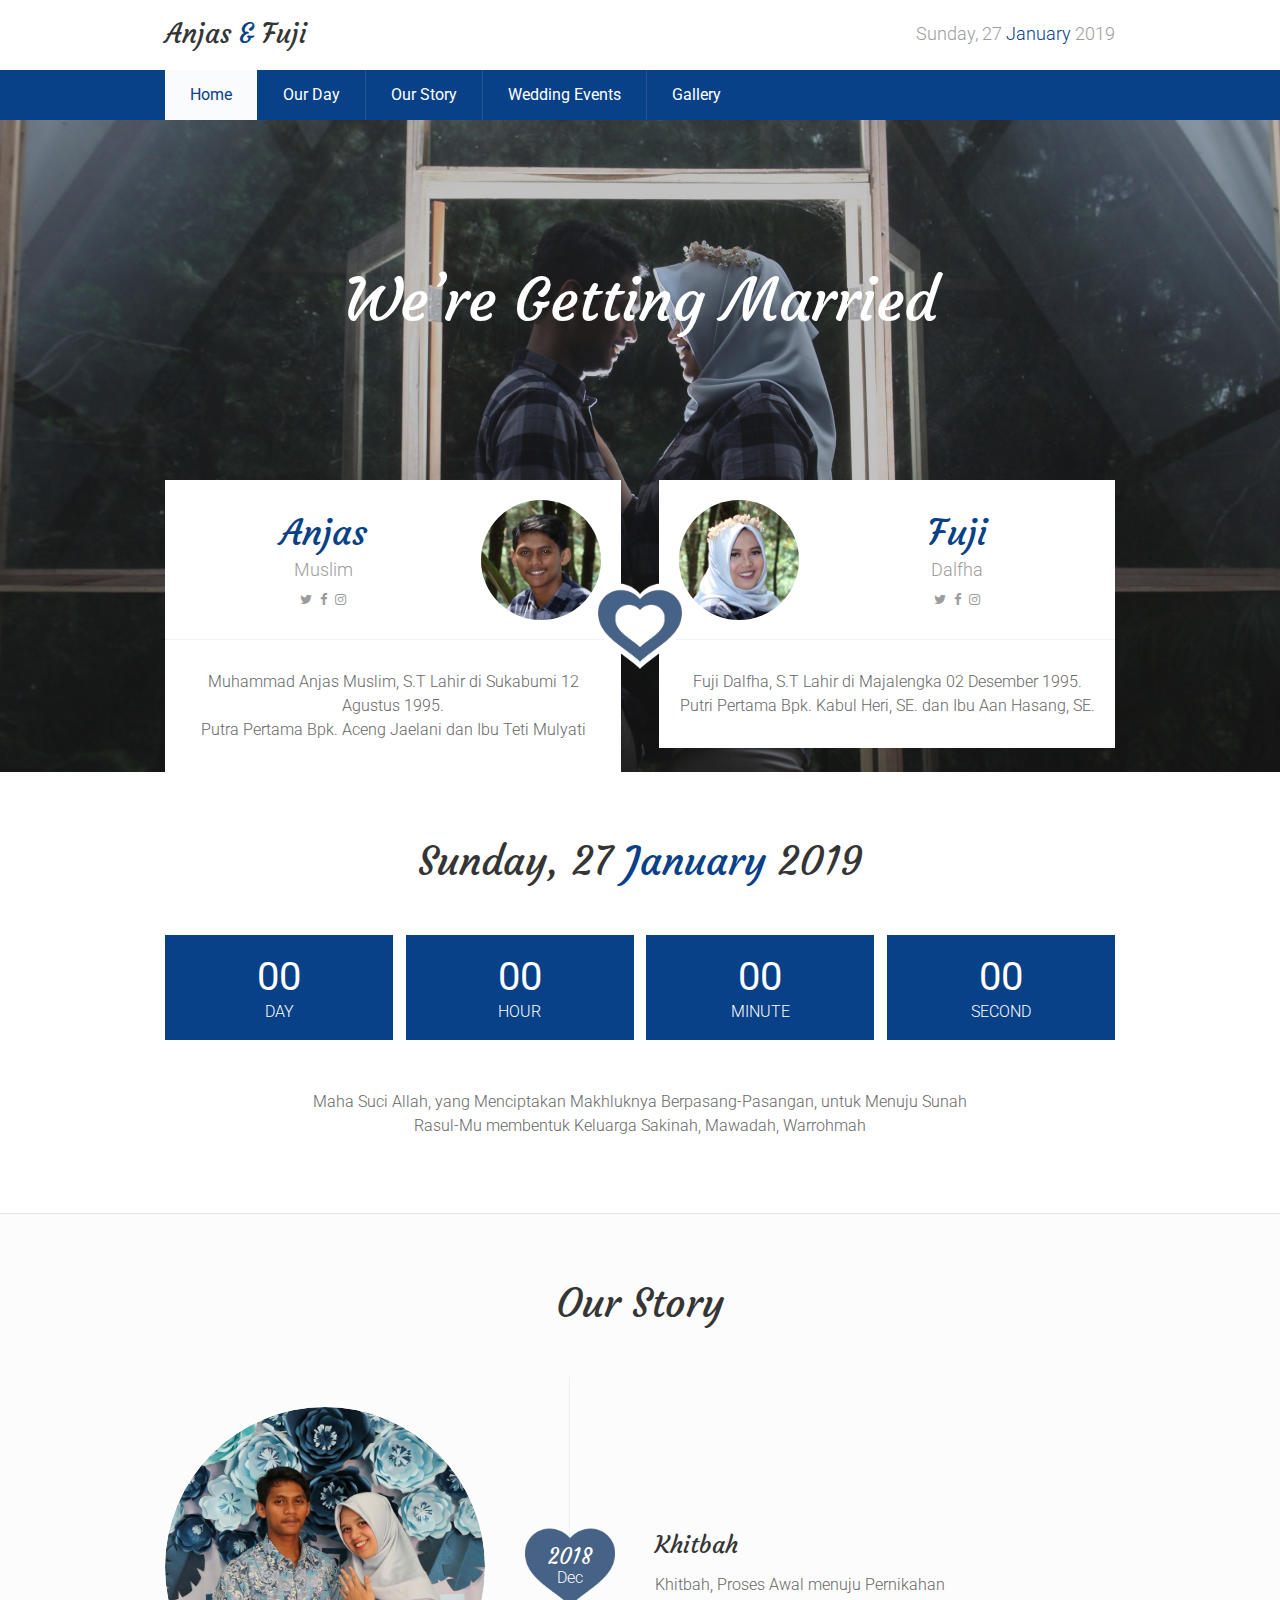
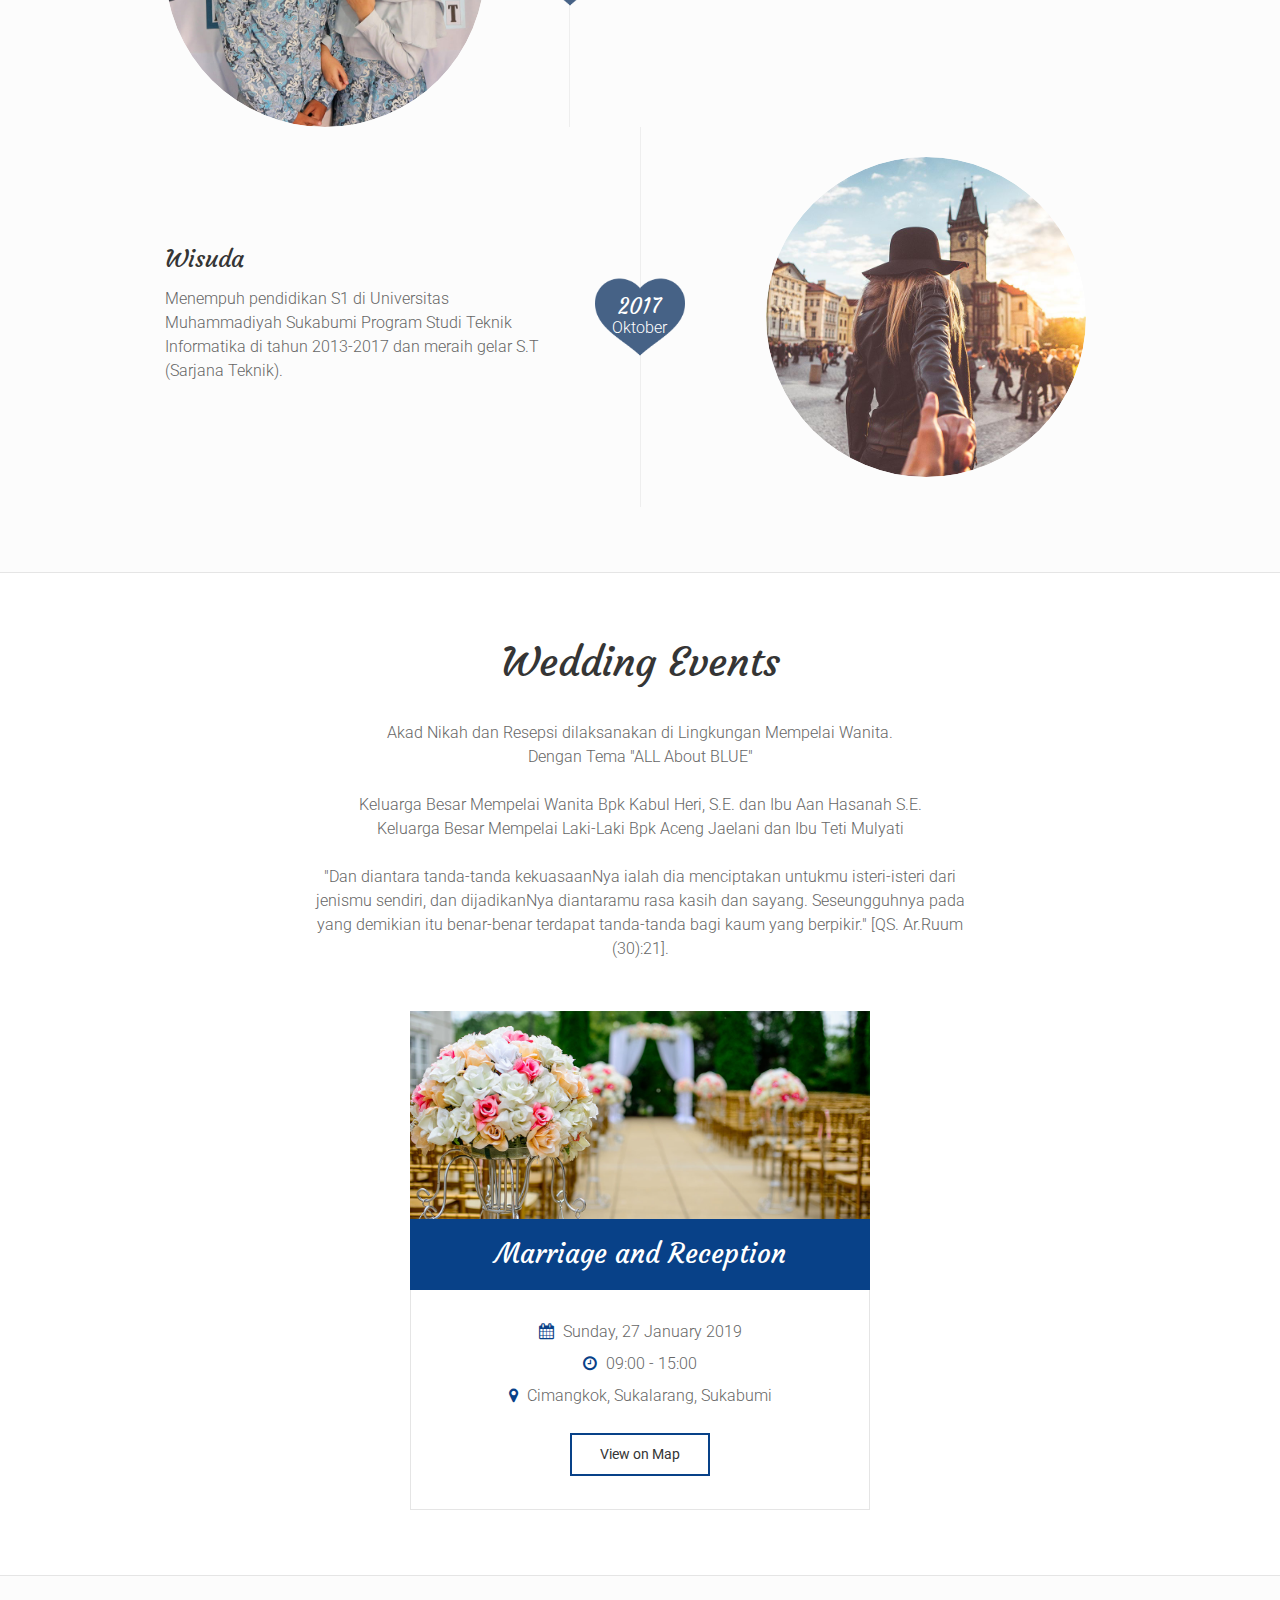
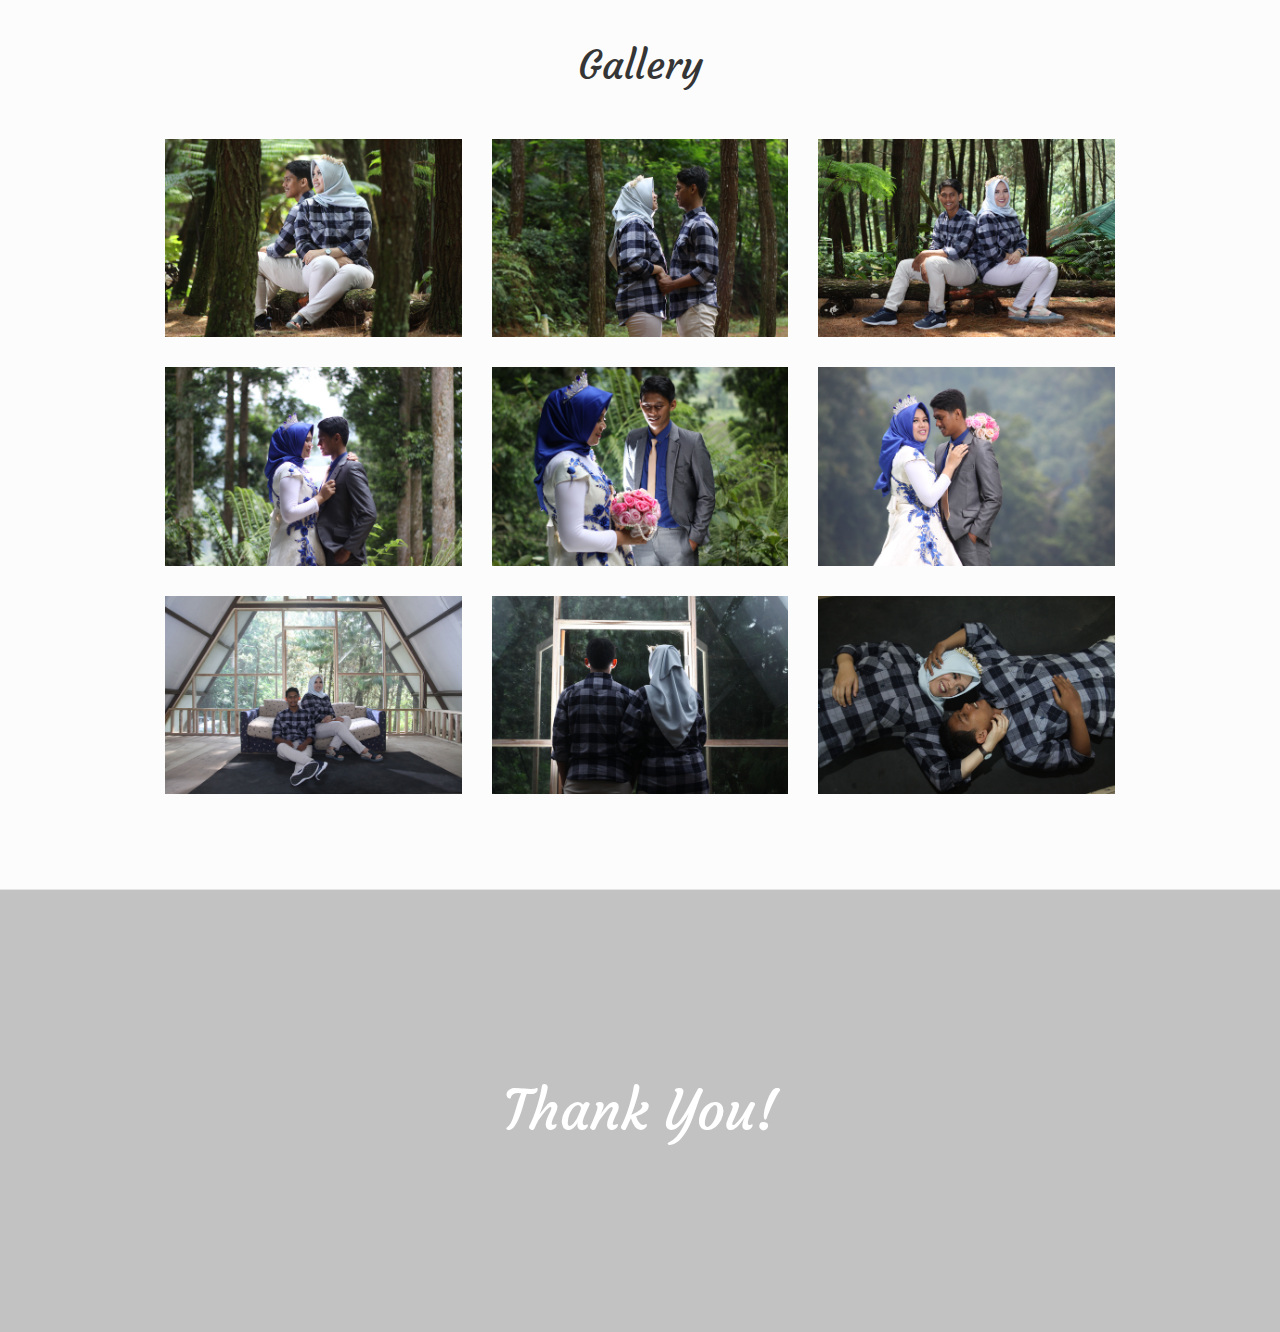
==== index.html @ 4913c1f4 "tess" ====
<!DOCTYPE html>
<html lang="en" class="no-js">
  
<!-- Mirrored from lmpixels.com/demo/ourlove/our-love-responsive-wedding-template/ by HTTrack Website Copier/3.x [XR&CO'2014], Thu, 27 Dec 2018 06:39:31 GMT -->
<head>
    <meta charset="UTF-8" />
    <meta http-equiv="X-UA-Compatible" content="IE=edge"> 
    <title>Wedding Day - Anjas & Fuji</title>
    <meta name="viewport" content="width=device-width, initial-scale=1, maximum-scale=1" />
    <meta name="description" content="Wedding Day - Fuji & Anjas" />
    <meta name="keywords" content="anjas, fuji, wedding, rsvp, Our Love" />
    <meta name="author" content="Anjas" />
    <link rel="shortcut icon" href="favicon.ico">

    <link rel="stylesheet" href="css/bootstrap.css">
    <link rel="stylesheet" href="css/normalize.css">
    <link rel="stylesheet" href="css/owl.carousel.css">
    <link rel="stylesheet" href="css/magnific-popup.css">
    <link rel="stylesheet" href="css/animate.css">
    <link rel="stylesheet" href="css/main.css" type="text/css">

    <link rel="stylesheet" href="preview/lmpixels-demo-panel.css" type="text/css">
    
  

    <script src="js/jquery-1.12.4.min.js"></script>
    <script src="js/modernizr.custom.js"></script>
  </head>

  <body>
    <!-- Loading animation -->
    <div class="preloader">
      <div class="preloader-animation">
        <div class="dot1"></div>
        <div class="dot2"></div>
      </div>
    </div>
    <!-- /Loading animation -->

    <div id="main-container">

      <!-- Header -->
      <header id="header" class="header">
        <div class="container clearfix">
          <div class="logo-container">
            <div class="header-logo">Anjas <span class="main-color">&amp;</span> Fuji</div>
          </div>

          <div class="header-date mobile-hidden">
            <p>Sunday, 27 <span class="main-color">January</span> 2019</p>
          </div>
          <a class="menu-toggle mobile-visible">
            <i class="fa fa-bars"></i>
          </a>
        </div>
      </header>
      <!-- /Header -->

      <!-- Site Navigation -->
      <nav class="main-nav mobile-menu-hide">
        <div class="container">
          <ul class="nav navbar-nav">
            <li>
              <a href="#home">Home</a>
            </li>
            <li>
              <a href="#wedding-day">Our Day</a>
            </li>
            <li>
              <a href="#story">Our Story</a>
            </li>
            <li>
              <a href="#events">Wedding Events</a>
            </li>
            <li>
              <a href="#gallery">Gallery</a>
            </li>
          </ul>
        </div>
      </nav>
      <!-- /Site Navigation -->

      <div class="sections">
        <!-- Home Section -->
        <section id="home" class="home-section clearfix">
          <div id="hs-image-block" class="hs-image-block" style="background-image: url(images/tes.jpg); background-attachment: fixed; background-position: 50.9% 0;" data-stellar-background-ratio="0.3">
            <div class="hs-mask"></div>
          </div>

          <div class="hs-main-content container">
            <div class="hs-section-title">
              <h1>We’re Getting Married</h1>
            </div>

            <div class="about-us clearfix"> 
              <div class="about-us-block first-block">
                <div class="top-block">
                  <div class="name">
                    <h2>Anjas</h2>
                    <p>Muslim</p>
                    <ul class="social-links">
                      <li><a class="tip social-button" href="#" title="Twitter"><i class="fa fa-twitter"></i></a></li> <!-- Full list of social icons: http://fontawesome.io/icons/#brand -->
                      <li><a class="tip social-button" href="#" title="Facebook"><i class="fa fa-facebook"></i></a></li>
                      <li><a class="tip social-button" href="#" title="Instagram"><i class="fa fa-instagram"></i></a></li>
                      <!--<li><a class="tip social-button" href="#" title="Youtube"><i class="fa fa-youtube"></i></a></li>-->
                      <!--<li><a class="tip social-button" href="#" title="last.fm"><i class="fa fa-lastfm"></i></a></li>-->
                      <!--<li><a class="tip social-button" href="#" title="Dribbble"><i class="fa fa-dribbble"></i></a></li>-->
                    </ul>
                  </div>

                  <div class="photo">
                    <img src="images/anjas1.jpg" alt="">
                  </div>
                </div>
                <div class="bottom-block">
                  <p>Muhammad Anjas Muslim, S.T Lahir di Sukabumi 12 Agustus 1995. <br> Putra Pertama Bpk. Aceng Jaelani dan Ibu Teti Mulyati<br> </p>
                </div>
              </div>

              <div class="heart">
                <img src="images/heart_img2.png" alt="">
              </div>

              <div class="about-us-block second-block">
                <div class="top-block">
                  <div class="name">
                    <h2>Fuji</h2>
                    <p>Dalfha</p>
                    <ul class="social-links">
                      <li><a class="tip social-button" href="#" title="Twitter"><i class="fa fa-twitter"></i></a></li> <!-- Full list of social icons: http://fontawesome.io/icons/#brand -->
                      <li><a class="tip social-button" href="#" title="Facebook"><i class="fa fa-facebook"></i></a></li>
                      <li><a class="tip social-button" href="#" title="Instagram"><i class="fa fa-instagram"></i></a></li>
                      <!--<li><a class="tip social-button" href="#" title="Youtube"><i class="fa fa-youtube"></i></a></li>-->
                      <!--<li><a class="tip social-button" href="#" title="last.fm"><i class="fa fa-lastfm"></i></a></li>-->
                      <!--<li><a class="tip social-button" href="#" title="Dribbble"><i class="fa fa-dribbble"></i></a></li>-->
                    </ul>
                  </div>

                  <div class="photo">
                    <img src="images/fuji.jpg" alt="">
                  </div>
                </div>
                <div class="bottom-block">
                  <p>Fuji Dalfha, S.T Lahir di Majalengka 02 Desember 1995. <br> Putri Pertama Bpk. Kabul Heri, SE. dan Ibu Aan Hasang, SE. <br></p>
                </div>
              </div>
            </div>
          </div>
        </section>
        <!-- /Home Section -->

        <!-- Our Day Section -->
        <section id="wedding-day" class="wedding-day section-boxed">
          <div class="container">
            <div class="section-title">
              <h2>Sunday, 27 <span class="main-color">January</span> 2019</h2>
            </div>
            <!-- Counter -->
            <div id="count" class="count"> <!-- You can edit HTML code of this block in the js/main.js -->
            </div>
            <!-- Counter -->

            <p class="description">Maha Suci Allah, yang Menciptakan Makhluknya Berpasang-Pasangan, untuk Menuju Sunah Rasul-Mu membentuk Keluarga Sakinah, Mawadah, Warrohmah</p>
      
          </div>
        </section>
        <!-- /Our Day Section -->

        <!-- Our Story Section -->
        <section id="story" class="our-story section-boxed section-bg-color">
          <div class="container">
            <div class="section-title">
              <h2>Our Story</h2>
            </div>
            <!-- Story Row 1 -->
            <div class="row story-row">
              <div class="col-sm-12 col-md-5 story-block text-center">
                <div class="story-image scale-image-effect">
                  <img src="images/jajas.jpg" alt="">
                </div>
              </div>
              <div class="col-sm-12 col-md-2 story-block text-center">
                <div class="story-date">
                  <div class="year">2018</div>
                  <div class="month">Dec</div>
                </div>
              </div>
              <div class="col-sm-12 col-md-5 story-block text-center">
                <h3>Khitbah</h3>
                <p>Khitbah, Proses Awal menuju Pernikahan</p>
              </div>
              <div class="vertical-line"></div>
            </div>
            <!-- /Story Row 1 -->

            <!-- Story Row 2 -->
            <div class="row story-row">
              <div class="col-sm-12 col-md-5 col-md-push-7 story-block text-center">
                <div class="story-image scale-image-effect">
                  <img src="images/story_photo_2.jpg" alt="">
                </div>
              </div>
              <div class="col-sm-12 col-md-2 story-block text-center">
                <div class="story-date">
                  <div class="year">2017</div>
                  <div class="month">Oktober</div>
                </div>
              </div>
              <div class="col-sm-12 col-md-5 col-md-pull-7 story-block text-center">
                <h3>Wisuda</h3>
                <p>Menempuh pendidikan S1 di Universitas Muhammadiyah Sukabumi Program Studi Teknik Informatika di tahun 2013-2017 dan meraih gelar S.T (Sarjana Teknik).</p>
              </div>
              <div class="vertical-line"></div>
            </div>
            <!-- /Story Row 2 -->

            <!-- Story Row 3 -->
           <!--  <div class="row story-row">
              <div class="col-sm-12 col-md-5 story-block text-center">
                <div class="story-image scale-image-effect">
                  <img src="images/story_photo_3.jpg" alt="">
                </div>
              </div>
              <div class="col-sm-12 col-md-2 story-block text-center">
                <div class="story-date">
                  <div class="year">2017</div>
                  <div class="month">Jan</div>
                </div>
              </div>
              <div class="col-sm-12 col-md-5 story-block text-center">
                <h3>Sed scelerisque</h3>
                <p>Maecenas vestibulum volutpat nisl. Nulla faucibus, quam eget auctor vulputate, elit ante commodo erat, et pretium purus massa et nunc. Duis vitae nisl eget metus gravida maximus non mattis nunc. Etiam posuere sodales mollis. Donec viverra egestas lorem, at varius sem congue quis.</p>
              </div>
              <div class="vertical-line"></div>
            </div> -->
            <!-- /Story Row 3 -->

          </div>
        </section>
        <!-- /Our Story Section -->

        <!-- Wedding Events Section -->
        <section id="events" class="our-story section-boxed">
          <div class="container">
            <div class="section-title">
              <h2>Wedding Events</h2>
              <p class="intro">Akad Nikah dan Resepsi dilaksanakan di Lingkungan Mempelai Wanita. <br> Dengan Tema "ALL About BLUE"<br> <br> Keluarga Besar Mempelai Wanita Bpk Kabul Heri, S.E. dan Ibu Aan Hasanah S.E. <br> Keluarga Besar Mempelai Laki-Laki Bpk Aceng Jaelani dan Ibu Teti Mulyati <br> <br> "Dan diantara tanda-tanda kekuasaanNya ialah dia menciptakan untukmu isteri-isteri dari jenismu sendiri, dan dijadikanNya diantaramu rasa kasih dan sayang. Seseungguhnya pada yang demikian itu benar-benar terdapat tanda-tanda bagi kaum yang berpikir." [QS. Ar.Ruum (30):21]. </p>
            </div>

            <div class="row">
              <!-- Ceremony Block -->
              <div class="col-md-6 col-md-offset-3 event-block">
                <div class="event-photo scale-image-effect">
                  <img src="images/photo_the_ceremony.jpg" alt="">
                </div>

                <div class="event-title">
                  <h3>Marriage and Reception</h3>
                </div>

                <div class="event-info">
                  <div class="event-date"><i class="fa fa-calendar"></i> Sunday, 27 January 2019</div>
                  <div class="event-time"><i class="fa fa-clock-o"></i>  09:00 - 15:00 </div>
                  <div class="event-address"><i class="fa fa-map-marker"></i>  Cimangkok, Sukalarang, Sukabumi</div>
                  <a class="button small-button lightbox mfp-iframe" href="https://maps.google.com/maps?q=SMKN+1+SUKALARANG" title="The Ceremony">View on Map</a><!-- Do not change 'https://maps.google.com/maps?q=' in the href, simply change the address. Remake "221B Baker Street, London, United Kingdom +", as example, in this form: "221B+Baker+Street,+London,+United+Kingdom". -->
                </div>
              </div>
              <!-- /Ceremony Block -->

              <!-- Party Block -->
              <!--<div class="col-md-6 event-block">
                <div class="event-photo scale-image-effect">
                  <img src="images/photo_the_party.jpg" alt="">
                </div>

                <div class="event-title">
                  <h3>The Party</h3>
                </div>

                <div class="event-info">
                  <div class="event-date"><i class="fa fa-calendar"></i> Saturday, 29 September 2018</div>
                  <div class="event-time"><i class="fa fa-clock-o"></i>  15:00 PM - 18:00 PM</div>
                  <div class="event-address"><i class="fa fa-map-marker"></i>  Some Street, Some City</div>
                  <a class="button small-button lightbox mfp-iframe" href="https://maps.google.com/maps?q=2+Baker+Street,+London,+United+Kingdom" title="The Party">View on Map</a>
                </div>
              </div>-->
                  <!-- Do not change 'https://maps.google.com/maps?q=' in the href, simply change the address. Remake "2 Baker Street, London, United Kingdom +", as example, in this form: "2+Baker+Street,+London,+United+Kingdom". -->
              <!-- /Party Block -->
            </div>
          </div>
        </section>
        <!-- /Wedding Events Section -->

        <!-- Gallery Section -->
        <section id="gallery" class="gallery section-boxed section-bg-color">
          <div class="container">
            <div class="section-title">
              <h2>Gallery</h2>
            </div>

            <!-- Gallery Items -->
            <div class="row gallery-grid">
              <div class="col-sm-6 col-md-4 gallery-item">
                <a href="images/gallery/1.jpg" title="Proin fermentum ante ut dui porttitor semper">
                  <img src="images/gallery/1.jpg" alt="">
                  <div class="mask"></div>
                </a>
              </div>
              <div class="col-sm-6 col-md-4 gallery-item">
                <a href="images/gallery/2.jpg" title="Proin fermentum ante ut dui porttitor semper">
                  <img src="images/gallery/2.jpg" alt="">
                  <div class="mask"></div>
                </a>
              </div>
              <div class="col-sm-6 col-md-4 gallery-item">
                <a href="images/gallery/3.jpg" title="Proin fermentum ante ut dui porttitor semper">
                  <img src="images/gallery/3.jpg" alt="">
                  <div class="mask"></div>
                </a>
              </div>
              <div class="col-sm-6 col-md-4 gallery-item">
                <a href="images/gallery/4.jpg" title="Proin fermentum ante ut dui porttitor semper">
                  <img src="images/gallery/4.jpg" alt="">
                  <div class="mask"></div>
                </a>
              </div>
              <div class="col-sm-6 col-md-4 gallery-item">
                <a href="images/gallery/5.jpg" title="Proin fermentum ante ut dui porttitor semper">
                  <img src="images/gallery/5.jpg" alt="">
                  <div class="mask"></div>
                </a>
              </div>
              <div class="col-sm-6 col-md-4 gallery-item">
                <a href="images/gallery/6.jpg" title="Proin fermentum ante ut dui porttitor semper">
                  <img src="images/gallery/6.jpg" alt="">
                  <div class="mask"></div>
                </a>
              </div>
              <div class="col-sm-6 col-md-4 gallery-item">
                <a href="images/gallery/7.jpg" title="Proin fermentum ante ut dui porttitor semper">
                  <img src="images/gallery/7.jpg" alt="">
                  <div class="mask"></div>
                </a>
              </div>
              <div class="col-sm-6 col-md-4 gallery-item">
                <a href="images/gallery/8.jpg" title="Proin fermentum ante ut dui porttitor semper">
                  <img src="images/gallery/8.jpg" alt="">
                  <div class="mask"></div>
                </a>
              </div>
              <div class="col-sm-6 col-md-4 gallery-item">
                <a href="images/gallery/9.jpg" title="Proin fermentum ante ut dui porttitor semper">
                  <img src="images/gallery/9.jpg" alt="">
                  <div class="mask"></div>
                </a>
              </div>
            </div>
            <!-- /Gallery Items -->
          </div>
        </section>
        <!-- /Gallery Section -->

        
        <!-- Footer (Thank You block) -->
        <footer id="thanks" class="footer">
          <div id="footer-image-block" class="footer-image-block" style="background-image: url(images/foot.jpg); background-attachment: fixed; background-position: 50%;" data-stellar-background-ratio="0.3">
            <div class="footer-mask"></div>
          </div>

          <div class="footer-title">
            <h2>Thank You!</h2>
          </div>
        </footer>
        <!-- /Footer (Thank You block) -->

      </div>

    </div>
    <!-- /Main Container -->

    <!-- Demo Color changer -->
    <!-- <a id="lm_demo_panel_switcher" class="lm-demo-panel-switcher left"><i class="fa fa-gear"></i></a>
    <div id="lm_demo_panel" class="lm-demo-panel left">
      <div class="demo-panel-title">Main Color</div>
      <a href="index-2.html"><div class="preview" id="color1"><span class="current"></span>&nbsp;</div></a>
      <a href="https://lmpixels.com/demo/ourlove/our-love-responsive-wedding-template-red/index.html"><div class="preview" id="color2">&nbsp;</div></a>
      <a href="https://lmpixels.com/demo/ourlove/our-love-responsive-wedding-template-cyan/index.html"><div class="preview" id="color3">&nbsp;</div></a>
      <a href="https://lmpixels.com/demo/ourlove/our-love-responsive-wedding-template-violet/index.html"><div class="preview" id="color4">&nbsp;</div></a>
      <a href="https://lmpixels.com/demo/ourlove/our-love-responsive-wedding-template-orange/index.html"><div class="preview" id="color5">&nbsp;</div></a>
      <div class="row"></div>
    </div> -->
    <!-- /Demo Color changer -->

    
    <script src="js/bootstrap.min.js"></script>
    <script src="js/jquery.stellar.min.js"></script>
   <!--  <script src="js/validator.js"></script> -->
    <script src="js/owl.carousel.min.js"></script>
    <script src="js/jquery.magnific-popup.min.js"></script>
    <script src="js/jquery.countdown.js"></script>
    <script src="js/jquery.malihu.PageScroll2id.min.js"></script>
    <script src="js/main.js"></script>

    <!-- Demo Color changer Script -->
    <script src="preview/lmpixels-demo-panel.js"></script>
    <!-- /Demo Color changer Script -->
  </body>


</html>
---- css/main.css ----
/*
* Template Name: Our Love - Responsive Wedding Template
* Author: LMPixels (Linar Miftakhov)
* Author URL: http://themeforest.net/user/LMPixels
* Version: 1.0
*/

/* =============================================================================

1. Fonts
2. General styles (Buttons, Inputs, Typography)
3. Page loadig animation
4. Site Content
  4.1. Home Section
  4.2. Our Day Section
  4.3. Wedding Events Section
  4.4. Gallery Section
  4.5. RSVP Section
  4.6. Footer Section (Thank You Section)
5. Media Queries

============================================================================= */


/* ============================================================================= 
1. Fonts
============================================================================= */
/* 7 stroke icons font by Pixeden */
@import url('pe-icon-7-stroke.css'); /* Full icons list: http://themes-pixeden.com/font-demos/7-stroke/index.html */

/* Font awesome icons font */
@import url('font-awesome.css'); /* Full icons list: http://fontawesome.io/icons/ */

/* Google fonts */
@import url('https://fonts.googleapis.com/css?family=Courgette');
@import url('https://fonts.googleapis.com/css?family=Roboto:300,300i,400,400i,500,500i,700,700i&amp;subset=cyrillic');


/* ============================================================================= 
2. General styles
============================================================================= */

html {
  height: 100%;
}
body {
  font-family: 'Roboto', Helvetica, sans-serif;
  color: #666;
  margin: 0;
  height: 100%;
  font-size: 100%;
  line-height: 1.5em;
}

a {
  color: #0099CC;
  text-decoration: none;
  outline: none;
  -webkit-transition-duration: 0.3s;
  transition-duration: 0.3s;
}

a:hover {
  color: #006699;
  color: #0099CC;
  text-decoration: none;
  outline: none;
}

a:visited, a:visited:hover {
  text-decoration: none;
}

h1, h2, h3, h4, h5, h6 {
  color: #353535;
  font-family: 'Courgette', Helvetica, sans-serif;
  line-height: 1.5em;
  margin-top: 0;
  margin-bottom: 10px;
}

h1,
.h1 {
  font-size: 36px;
}
h2,
.h2 {
  font-size: 30px;
}
h3,
.h3 {
  font-size: 24px;
}
h4,
.h4 {
  font-size: 18px;
}
h5,
.h5 {
  font-size: 14px;
}
h6,
.h6 {
  font-size: 12px;
}

p {
  font-size: 1em;
  margin: 0 0 10px;
  font-weight: 300;
}

p.lead {
  font-size: 18px;
  margin: 30px 0;
}

span.main-color {
  color: #084188;
}

img {
  vertical-align: bottom;
  max-width: 100%;
  height: auto;
  border: 0;
}

.page {
  position: relative;
  height: 100%;
}

.mobile-visible {
  display: none;
  visibility: hidden;
}

/* Buttons */
input[type=submit], input[type=button], button, a.button {
  display: inline-block;
  position: relative;
  padding: 0.8em 2em;
  margin-bottom: .25em;
  font-size: 1em;
  font-weight: 400;
  line-height: 1.2;
  border: 0;
  outline: 0;
  border: 2px solid #084188;
  color: #353535;
  text-shadow: none;
  text-decoration: none;
  background: none;
  border-radius: 0;
  font-family: 'Roboto', Helvetica, sans-serif;
  -webkit-transition-duration: 0.3s;
  transition-duration: 0.3s;
}

a.button.small-button {
  font-size: 0.875em;
}

.btn {
  border-radius: 0;
}

input[type=submit]:hover, button:hover, a.button:hover {
  color: #fff;
  background-color: #084188;
  text-decoration: none;
}

input[type=submit]:visited, input[type=submit]:focus, button:visited, button:focus, a.button:visited, a.button:focus  {
  text-decoration: none;
}
/* /Buttons */

/* Contact form */
.form-group {
  position: relative;
  margin: 0 0 20px;
}
.form-control,
.form-control:focus {
  min-height: 42px;
}

.form-control,
.form-control:focus,
.has-error .form-control,
.has-error .form-control:focus {
  position: relative;
  border: 1px solid #d5d5d5;
  border-radius: 0;
  display: block;
  font-size: 0.875em;
  font-weight: 300;
  margin: 0;
  padding: 10px 25px 10px 12px;
  width: 100%;
  background: 0 0;
  text-align: left;
  color: inherit;
  -webkit-box-shadow: none;
  -moz-box-shadow: none;
  box-shadow: none;
  outline: none;
  font-family: 'Roboto', Helvetica, sans-serif;
}

.form-control:focus {
  border: 1px solid #b5b5b5;
}

.has-error .form-control {
  border-color: #ffb5b5;
}

.has-error .form-control:focus {
  border-color: #ff9191;
}

textarea.form-control, textarea.form-control:focus {
  height: auto;
}

.form-control-icon {
  position: absolute;
  top: 13px;
  right: 13px;
  color: #d3d3d3;
}

.form-control:focus + .form-control-icon {
  color: #084188;
}

/* Placeholders */
.form-control::-moz-placeholder {
  color: #aaa;
  font-weight: 300;
  opacity: 1;
}

.form-control:-ms-input-placeholder {
  color: #aaa;
  font-weight: 300;
}

.form-control::-webkit-input-placeholder {
  color: #aaa;
  font-weight: 300;
}
/* /Placeholders */

.form-group .help-block {
  position: absolute;
  display: inline-block;
  padding: 0px 5px;
  font-size: 0.8em;
  line-height: 1.5em;
  margin: -2px 0 0 10px;
  color: #fff;
  background: #ff4e4e;
}

.form-group .help-block:after {
  content: " ";
  position: absolute;
  left: 5px;
  bottom: 100%;
  width: 0;
  height: 0;
  border-bottom: 10px solid #ff4e4e;
  border-right: 10px solid transparent;
}
.form-group .help-block:empty {
  display: none;
}
/* /Contact form */

.no-padding {
  padding: 0;
}

.subpage-block {
  margin-bottom: 30px;
}



/* ============================================================================= 
3. Page loadig animation
============================================================================= */
.no-js .preloader { display: none;  }
.preloader {
  position: fixed;
  left: 0px;
  top: 0px;
  width: 100%;
  height: 100%;
  z-index: 9999;
  background: #fff;
}

.preloader-animation {
  margin: -20px auto 0;
  top: 50%;
  left: 0;
  right: 0;
  width: 50px;
  height: 50px;
  position: absolute;
  text-align: center;
  -webkit-animation: rotate 2.0s infinite linear;
  animation: rotate 2.0s infinite linear;
}

.dot1, .dot2 {
  width: 60%;
  height: 60%;
  display: inline-block;
  position: absolute;
  top: 0;
  background: url(../images/heart_img2.png) no-repeat;
  background-size: 100%;
  -webkit-animation: bounce 2.0s infinite ease-in-out;
  animation: bounce 2.0s infinite ease-in-out;
}

.dot2 {
  top: auto;
  bottom: 0;
  -webkit-animation-delay: -1.0s;
  animation-delay: -1.0s;
}

@-webkit-keyframes rotate {
  100% { 
    -webkit-transform: rotate(360deg);
  }
}

@keyframes rotate {
  100% {
    transform: rotate(360deg);
    -webkit-transform: rotate(360deg)
  }
}

@-webkit-keyframes bounce {
  0%,
  100% {
    -webkit-transform: scale(0.0);
  }
  50% {
    -webkit-transform: scale(1.0);
  }
}

@keyframes bounce {
  0%,
  100% { 
    transform: scale(0.0);
    -webkit-transform: scale(0.0);
  } 50% { 
    transform: scale(1.0);
    -webkit-transform: scale(1.0);
  }
}



/* ============================================================================= 
4. Site content
============================================================================= */
.container {
  max-width: 980px;
}
.header {
  position: fixed;
  width: 100%;
  height: 70px;
  background-color: #fff;
  top: 0;
  padding: 20px 0;
  z-index: 100;
}

.header .logo-container {
  float: left;
}

.header .logo-container .header-logo {
  margin: 0;
  padding: 0;
  color: #353535;
  font-size: 27px;
  font-family: 'Courgette', Helvetica, sans-serif;
  line-height: 1em;
}

.header-date {
  float: right;
}

.header-date p {
  margin: 5px 0 0 0;
  padding: 0;
  font-size: 18px;
  line-height: 1em;
  color: #9c9c9c;
  font-family: Roboto;
  font-weight: 300;
}

.main-nav {
  position: fixed;
  width: 100%;
  top: 70px;
  background-color: #084188;
  z-index: 100;
}

.main-nav ul.nav a {
  text-transform: none;
  color: #fff;
  padding-left: 25px;
  padding-right: 25px;
  border-right: 1px solid rgba(255,255,255,0.11);
}

.main-nav ul.nav li:last-child a {
  border-right: 0;
}

.main-nav ul.nav a:hover,
.main-nav ul.nav a:visited {
  background-color: transparent;
}

.main-nav ul.nav a:focus {
  background-color: inherit;
}

.main-nav ul.nav a:hover,
.main-nav ul.nav a:visited,
.main-nav ul.nav a:focus {
  outline: none;
}

.main-nav ul.nav a:hover,
.main-nav ul.nav a.active-item {
  color: #084188;
  background-color: #fff;
  background-color: rgba(255,255,255, 0.98);
  border-right: 1px solid #084188;
}

.section-boxed {
  padding: 65px 0;
  border-bottom: 1px solid #e5e5e5;
}

.section-bg-color {
  background-color: #fcfcfc;
}

.section-title {
  text-align: center;
  margin-top: 0;
  margin: 0 15% 50px;
}

.section-title h2 {
  font-size: 40px;
  line-height: 1.2em;
  margin: 0;
}

.sections {
  padding-top: 120px;
}

p.description {
  margin: 50px 15% 10px;
  text-align: center;
}

p.intro {
  margin: 35px 0;
  text-align: center;
}



/* =======================================
4.1. Home Section
======================================= */
.home-section {
  height: 100%;
  position: relative;
}

.hs-main-content {
  z-index: 1;
  position: relative;
}

.hs-image-block,
.footer-image-block {
  position: absolute;
  z-index: 0;
  top: 0;
  bottom: 0;
  right: 0;
  left: 0;
  display: block;
  overflow: hidden;
  background-size: cover;
  -webkit-background-size: cover;
  background-attachment: scroll;
  background-position: center center;
  background-repeat: no-repeat;
}

.hs-mask,
.footer-mask {
  position: absolute;
  background: rgba(53,53,53,0.3);
  top: 0;
  bottom: 0;
  left: 0;
  right: 0;
}

.hs-section-title {
  text-align: center;
  margin: 135px 0;
}

.hs-section-title h1 {
  color: #fff;
  font-size: 60px;
}

.about-us {
  width: 100%;
  position: relative;
}

.about-us-block {
  position: relative;
  width: 48%;
  background-color: #fff;
}

.about-us-block.first-block {
  float: left;
  margin-right: 2%;
}

.about-us-block.second-block {
  float: right;
}

.about-us-block .top-block {
  padding: 20px;
  min-height: 160px;
  border-bottom: 1px solid #f2f2f2;
}

.about-us-block .name {
  text-align: center;
  padding-right: 140px;
}

.about-us-block.second-block .name {
  text-align: center;
  padding-right: 0;
  padding-left: 140px;
}

.about-us-block .name h2 {
  font-size: 36px;
  line-height: 1em;
  color: #084188;
  margin-top: 15px;
}

.about-us-block .name p {
  font-size: 18px;
  font-weight: 300;
  line-height: 1em;
  color: #9c9c9c;
  margin: 0;
}

.about-us-block .photo {
  position: absolute;
  right: 20px;
  top: 20px;
  width: 120px;
  height: 120px;
}

.about-us-block.second-block .photo {
  right: auto;
  left: 20px;
}

.about-us-block .photo img {
  border-radius: 60px;
}

.about-us-block .bottom-block {
  padding: 30px 20px;
  text-align: center;
}

.about-us-block .bottom-block p {
  margin: 0;
}

.about-us .heart {
  position: absolute;
  right: 0;
  left: 50%;
  top: 50%;
  margin-top: -50px;
  margin-left: -50px;
  width: 100px;
  -webkit-transform: translateZ(0);
  -ms-transform: translateZ(0);
  transform: translateZ(0);
  box-shadow: 0 0 1px rgba(0, 0, 0, 0);
  z-index: 2;
}

.about-us:hover .heart {
  -webkit-animation-name: pulse;
  animation-name: pulse;
  -webkit-animation-duration: 0.9s;
  animation-duration: 0.9s;
  -webkit-animation-timing-function: linear;
  animation-timing-function: linear;
  -webkit-animation-iteration-count: infinite;
  animation-iteration-count: infinite;
}

@-webkit-keyframes pulse {
  25% {
    -webkit-transform: scale(1.05);
    transform: scale(1.05);
  }
  75% {
    -webkit-transform: scale(0.9);
    transform: scale(0.9);
  }
}

@keyframes pulse {
  25% {
    -webkit-transform: scale(1.05);
    -ms-transform: scale(1.05);
    transform: scale(1.05);
  }
  75% {
    -webkit-transform: scale(0.9);
    -ms-transform: scale(0.9);
    transform: scale(0.9);
  }
}

ul.social-links {
    display: inline-block;
    list-style: none;
    margin: 8px auto 0;
    padding: 0;
}

ul.social-links li {
    float: left;
    margin: 0;
    padding: 0;
}

ul.social-links li a {
  color: #9c9c9c;
  font-size: 13px;
  margin: 0 4px;
}

ul.social-links li a:hover {
  color: #084188;
}

ul.social-links li a i {
  transition: all 0.4s ease-in-out;
  -moz-transition: all 0.4s ease-in-out;
  -webkit-transition: all 0.4s ease-in-out;
  -o-transition: all 0.4s ease-in-out;
}

ul.social-links li a:hover i {
  color: #084188;
  -webkit-transform: rotateY(360deg);
  -moz-transform: rotateY(360deg);
  -ms-transform: rotateY(360deg);
  -o-transform: rotateY(360deg);
  transform: rotateY(360deg);
}



/* =======================================
4.2. Our Day Section
======================================= */
.count-block {
  width: 24%;
  display: inline-block;
  background-color: #084188;
  color: #fff;
  font-family: 'Roboto', Helvetica, sans-serif;
  font-size: 40px;
  line-height: 1.1em;
  margin-right: 1.333333%;
  text-align: center;
  padding: 20px;
}

.count-block:last-child {
  margin-right: 0;
}

.count-block .count-label {
  display: block;
  font-size: 16px;
  font-weight: 300;
  line-height: 16px;
  margin-top: 5px;
  text-transform: uppercase;
}



/* =======================================
4.3. Our Story Section
======================================= */
.our-story {
  position: relative;
}

.story-row {
  display: table;
  position: relative;
  padding-top: 30px;
}

.story-row:first-child {
  padding-top: 0;
}

.story-row:last-child {
  padding-bottom: 30px;
}

.story-row .story-block {
  display: table-cell;
  float: none;
  height: 100%;
  vertical-align: middle;
  z-index: 1;
}

.story-row h3,
.story-row p {
  text-align: left;
}

.story-image,
.story-image:hover,
.story-image:focus {
  display: block;
  max-width: 320px;
  margin: 0 auto;
  -webkit-border-radius: 1000px;
  -moz-border-radius: 1000px;
  border-radius: 1000px;
  overflow: hidden;
}

.story-image img,
.story-image:hover img {
  -webkit-border-radius: 1000px;
  -moz-border-radius: 1000px;
  border-radius: 1000px;
}

.story-date {
  display: inline-block;
  background: url(../images/heart_img_story2.png) no-repeat;
  background-size: 90px;
  width: 90px;
  height: 90px;
  color: #fff;
  line-height: 1em;
}

.story-date .year {
  font-family: 'Courgette', Helvetica, sans-serif;
  font-size: 21px;
  margin-top: 27px;
}

.story-date .month {
  font-size: 16px;
  font-weight: 300;
  margin-top: 5px;
}

.our-story .vertical-line {
  position: absolute;
  background-color: #eee;
  width: 1px;
  height: 100%;
  margin: auto;
  top: 0;
  bottom: 0;
  left: 0;
  right: 0;
  padding: 0;
  z-index: 0;
}



/* =======================================
4.4. Wedding Events Section
======================================= */
.event-block .event-title {
  display: block;
  padding: 15px 0;
  background-color: #084188;
}

.event-block .event-title h3 {
  font-size: 27px;
  color: #fff;
  text-align: center;
  margin: 0;
}

.scale-image-effect {
  overflow: hidden;
  z-index: 2;
  -webkit-transform: translateZ(0);
  -moz-transform: translateZ(0);
  -ms-transform: translateZ(0);
  -o-transform: translateZ(0);
  transform: translateZ(0);
}

.scale-image-effect img {
  z-index: 1;
  border:0px solid transparent;
  -webkit-transition: all 0.2s linear;
  -moz-transition: all 0.2s linear;
  -ms-transition: all 0.2s linear;
  -o-transition: all 0.2s linear;
  transition: all 0.2s linear;
  -webkit-transform: scale(1);
  -moz-transform: scale(1);
  -ms-transform: scale(1);
  -o-transform: scale(1);
  transform: scale(1);
}

.scale-image-effect:hover img,
.scale-image-effect:focus img {
  -webkit-transform: scale(1.15);
  -moz-transform: scale(1.15);
  -ms-transform: scale(1.15);
  -o-transform: scale(1.15);
  transform: scale(1.15);
}

.event-block .event-info {
  text-align: center;
  border: 1px solid #e5e5e5;
  border-top: 0;
  padding: 30px 20px;
  margin: 0 0 20px;
  font-weight: 300;
}

.event-block:last-child .event-info {
  margin-bottom: 0;
}

.event-block .event-info .event-date,
.event-block .event-info .event-time {
  margin-bottom: 8px;
}

.event-block .event-info .event-address {
  margin-bottom: 25px;
}

.event-block .event-info i {
  color: #084188;
  margin-right: 5px;
}



/* =======================================
4.5. Gallery Section
======================================= */
.gallery-item {
  margin-bottom: 30px;
}

.gallery-item a {
  display: block;
  position: relative;
  outline: none;
}

.gallery-item a .mask {
  position: absolute;
  background: #4f565e;
  background: rgba(53,53,53,0.6);
  display: inline-block;
  font-family: 'Pe-icon-7-stroke';
  speak: none;
  font-style: normal;
  font-weight: normal;
  font-variant: normal;
  text-transform: none;
  line-height: 1;
  -webkit-font-smoothing: antialiased;
  -moz-osx-font-smoothing: grayscale;
  width: 100%;
  left: 0;
  bottom: 0;
  top: 0;
  opacity: 0;
  visibility: hidden;
  -webkit-transition: all 0.2s ease-in-out;
  -moz-transition: all 0.2s ease-in-out;
  -o-transition: all 0.2s ease-in-out;
  -ms-transition: all 0.2s ease-in-out;
  transition: all 0.2s ease-in-out;
}

.gallery-item a:hover .mask {
    visibility: visible;
    opacity: 1;
}

.gallery-item a .mask:after {
    position: absolute;
    left: 50%;
    top: 50%;
    margin: -33px 0 0 -33px;
    width: 66px;
    line-height: 66px;
    font-size: 66px;
    text-align: center;
    content: "\e6bf";
    color: #fff;
}



/* =======================================
4.6. RSVP Section
======================================= */
.message-group .form-control {
  min-height: 103px;
}

.rsvp-form .form-group select {
  overflow: auto;
  padding-right: 35px;
  font-weight: 300;
}

.rsvp-form .button {
  margin: 15px 0;
}




/* =======================================
4.7. Footer Section (Thank You Section)
======================================= */
.footer {
  position: relative;
}

.footer-title {
  position: relative;
  text-align: center;
  color: #fff;
  z-index: 1;
  padding: 180px 20px;
}

.footer-title h2 {
  color: #fff;
  font-size: 55px;
  margin: 0;
}



/* ============================================================================= 
5. Media Queries 
============================================================================= */
@media only screen and (max-width: 991px) {
  .header .container {
    width: 100%;
    max-width: 980px;
  }

  .mobile-visible {
    display: block;
    visibility: visible;
  }

  .mobile-hidden {
    display: none;
    visibility: hidden;
  }

  .sections {
    padding-top: 50px;
  }

  .section-boxed {
    padding-top: 40px;
    padding-bottom: 70px;
  }

  .header {
    height: 50px;
    padding: 0;
    border-bottom: 1px solid #f2f2f2;
  }

  .header .logo-container .header-logo {
    font-size: 21px;
    line-height: 50px;
  }

  .menu-toggle {
    display: block;
    width: 50px;
    line-height: 50px;
    height: 50px;
    text-align: center;
    cursor: pointer;
    overflow: hidden;
    color: #fff;
    float: right;
    margin-right: -15px;
  }

  .menu-toggle i {
    color: #084188;
    font-size: 21px;
    line-height: 50px;
  }

  .main-nav {
    display: block;
    width: 100%;
    max-height: calc(100% - 50px);
    position: fixed;
    padding: 5px 20px;
    top: 50px;
    left: 0;
    z-index: 99;
    text-align: center;
    overflow: auto;
    -webkit-box-shadow: -10px 0px 20px 0px rgba(0,0,0,0.1);
    -moz-box-shadow: -10px 0px 20px 0px rgba(0,0,0,0.1);
    box-shadow: -10px 0px 20px 0px rgba(0,0,0,0.1);
    -webkit-transition: all 0.66s ease-in-out;
    -moz-transition: all 0.66s ease-in-out;
    -o-transition: all 0.66s ease-in-out;
    -ms-transition: all 0.66s ease-in-out;
    transition: all 0.66s ease-in-out;
  }

  .main-nav .container {
    padding-right: 0;
    padding-left: 0;
  }

  .main-nav ul.nav {
    float: none;
  }

  .main-nav ul.nav li {
    position: relative;
    display: block;
    float: none;
  }

  .main-nav ul.nav li a {
    display: block;
    border: 0;
    padding-top: 10px;
    padding-bottom: 10px;
    line-height: 20px;
  }

  .mobile-menu-hide {
    margin-top: -100%;
  }

  .hs-section-title {
    margin: 100px 0;
  }

  .story-row {
    display: block;
    padding: 0 0 60px;
  }

  .story-row:last-child {
    padding-bottom: 0;
  }

  .story-row .story-block {
    display: block;
  }

  .story-row h3, .story-row p {
    text-align: center;
  }

  .story-date {
    margin-top: -45px;
    margin-bottom: 10px;
  }

  .vertical-line {
    display: none;
  }

  .event-block .event-info {
    margin-bottom: 30px;
  }

  .event-block:last-child .event-info {
    margin-bottom: 0;
  }

  .hs-section-title h1 {
    font-size: 50px;
  }

  .section-title h2 {
    font-size: 36px;
  }

  .footer-title h2 {
    font-size: 45px;
  }

  .count-block {
    font-size: 30px;
    padding: 20px 10px;
  }

  .count-block .count-label {
    font-size: 13px;
  }
}

@media only screen and (max-width: 769px) {
  .hs-section-title {
    margin: 70px 0;
  }

  .hs-section-title h1 {
    font-size: 44px;
  }

  .section-title {
    margin-left: 0;
    margin-right: 0;
  }

  .section-title h2 {
    font-size: 33px;
  }

  p.description {
    margin-left: 0;
    margin-right: 0;
  }

  .footer-title h2 {
    font-size: 40px;
  }

  .about-us-block {
    width: 100%;
    max-width: 550px;
  }

  .about-us-block.first-block,
  .about-us-block.second-block {
    float: none;
    margin: 0 auto;
  }

  .about-us-block:last-child {
    margin-bottom: 30px;
  }

  .about-us-block .name h2 {
    font-size: 33px;
  }

  .about-us .heart {
    position: relative;
    margin-top: -25px;
    margin-bottom: -25px;
  }

  .event-block .event-title h3 {
    font-size: 24px;
  }
}

@media only screen and (max-width: 420px) {
  .about-us-block .top-block {
    min-height: 110px;
  }
  .about-us-block .name h2 {
    font-size: 24px;
    margin-top: 5px;
  }
  .about-us-block .name p {
    font-size: 15px;
  }
  .about-us-block .name {
    padding-right: 120px;
  }
  .about-us-block.second-block .name {
    padding-left: 120px;
  }
  .about-us-block .photo {
    width: 110px;
    height: 110px;
  }
  .count-block {
    font-size: 21px;
    padding: 20px 10px;
  }
  .count-block .count-label {
    font-size: 11px;
  }
  .gallery-item:last-child {
    margin-bottom: 0;
  }
}

@media only screen and (max-width: 360px) {
  .about-us-block .top-block {
    min-height: 90px;
  }
  .about-us-block .name {
    padding-right: 100px;
  }

  .about-us-block.second-block .name {
    padding-left: 100px;
  }

  .about-us-block .photo {
    width: 90px;
    height: 90px;
  }

  .count-block .count-label {
    font-size: 10px;
  }
}
---- preview/lmpixels-demo-panel.css ----
/*
* LMPixels templates demo panel
* Author: LMPixels (Linar Miftakhov)
* Author URL: http://themeforest.net/user/lmpixels
* Version: 1.0
*/

a.lm-demo-panel-switcher {
	position: fixed;
	background-color: #fff;
	font-size: 18px;
	line-height: 1em;
	text-decoration: none;
	color: #fff;
	padding: 10px 12px;
	top: 160px;
	border: 1px solid #d5d5d5;
	z-index:100;
	outline: 0;
	cursor: pointer;
	-webkit-transition: all 0.2s linear;
    -moz-transition: all 0.2s linear;
    -o-transition: all 0.2s linear;
    transition: all 0.2s linear;
	-webkit-transform: translateZ(0);
    -moz-transform: translateZ(0);
    -ms-transform: translateZ(0);
    -o-transform: translateZ(0);
    transform: translateZ(0);
}

a.lm-demo-panel-switcher i {
	color: #ff8578;
	-webkit-transition: all 0.3s ease-in-out;
    -moz-transition: all 0.3s ease-in-out;
    transition: all 0.3s ease-in-out;
}

a.lm-demo-panel-switcher:hover i {
	 -webkit-transform: rotate(360deg);
    -moz-transform: rotate(360deg);
    transform: rotate(360deg);
}

a.lm-demo-panel-switcher.left {
	left: 0;
	border-left: 0;
	border-top-right-radius: 5px;
	-moz-border-radius-topright: 5px;
	-webkit-border-top-right-radius: 5px;
	-moz-border-radius-bottomright: 5px;
	-webkit-border-bottom-right-radius: 5px;
	border-bottom-right-radius: 5px;
}

a.lm-demo-panel-switcher.right {
	right: 0;
	border-right: 0;
	border-bottom-left-radius: 5px;
	border-top-left-radius: 5px;
	-moz-border-radius-bottomleft: 5px;
	-moz-border-radius-topleft: 5px;
	-webkit-border-bottom-left-radius:35px;
	-webkit-border-top-left-radius: 5px;
}

.lm-demo-panel {
	display:  block;
	position: absolute;
	top: 208px;
	position: fixed;
	opacity: 0;
	visibility: hidden;
	background: #fff;
	width: 160px;
	height: auto;
	z-index:1999;
	padding: 15px 15px 20px;
	border: 1px solid #d5d5d5;
	-webkit-transition: all 0.3s ease-in-out;
    -moz-transition: all 0.3s ease-in-out;
    -o-transition: all 0.3s ease-in-out;
    transition: all 0.3s ease-in-out;
}

.lm-demo-panel.left {
	left: 0;
	margin-left: -160px;
	border-left: 0;
	-webkit-transition: all 0.3s ease-in-out;
    -moz-transition: all 0.3s ease-in-out;
    -o-transition: all 0.3s ease-in-out;
    transition: all 0.3s ease-in-out;
}

.lm-demo-panel.right {
	right: 0;
	margin-right: -160px;
	border-right: 0;
}

.lm-demo-panel.left.active,
.lm-demo-panel.right.active {
	margin-left: 0;
	margin-right: 0;
	opacity: 1;
	visibility: visible;
	-webkit-transition: all 0.3s ease-in-out;
    -moz-transition: all 0.3s ease-in-out;
    -o-transition: all 0.3s ease-in-out;
    transition: all 0.3s ease-in-out;
}

.lm-demo-panel .demo-panel-title {
	font-size: 16px;
	text-align: center;
	color: inherit;
	margin-bottom: 12px;
}

/* preview */
.lm-demo-panel .preview {
	position: relative;
	float: left;
	width: 29%;
	height: 29%;
	margin: 2%;
	padding: 1px;
}

.lm-demo-panel .preview.current {

}

.lm-demo-panel .current {
	position: absolute;
  	display:inline-block;
  	left: 50%;
  	top: 50%;
  	margin-top: -4px;
  	margin-left: -2px;
}
  
.lm-demo-panel .current:after{
    content: '';
    display: block;
    width: 5px;
    height: 8px;
    border: solid #fff;
    border-width: 0 2px 2px 0;
    -webkit-transform: rotate(45deg);
    transform: rotate(45deg);
}

#style_switcher_panel h4{
	margin-top: 10px;
	margin-bottom: 2px;
}

#color1 { background: #ff8578; }
#color2 { background: #e65959; }
#color3 { background: #34c7a9; }
#color4 { background: #a878ff; }
#color5 { background: #f9966f; }
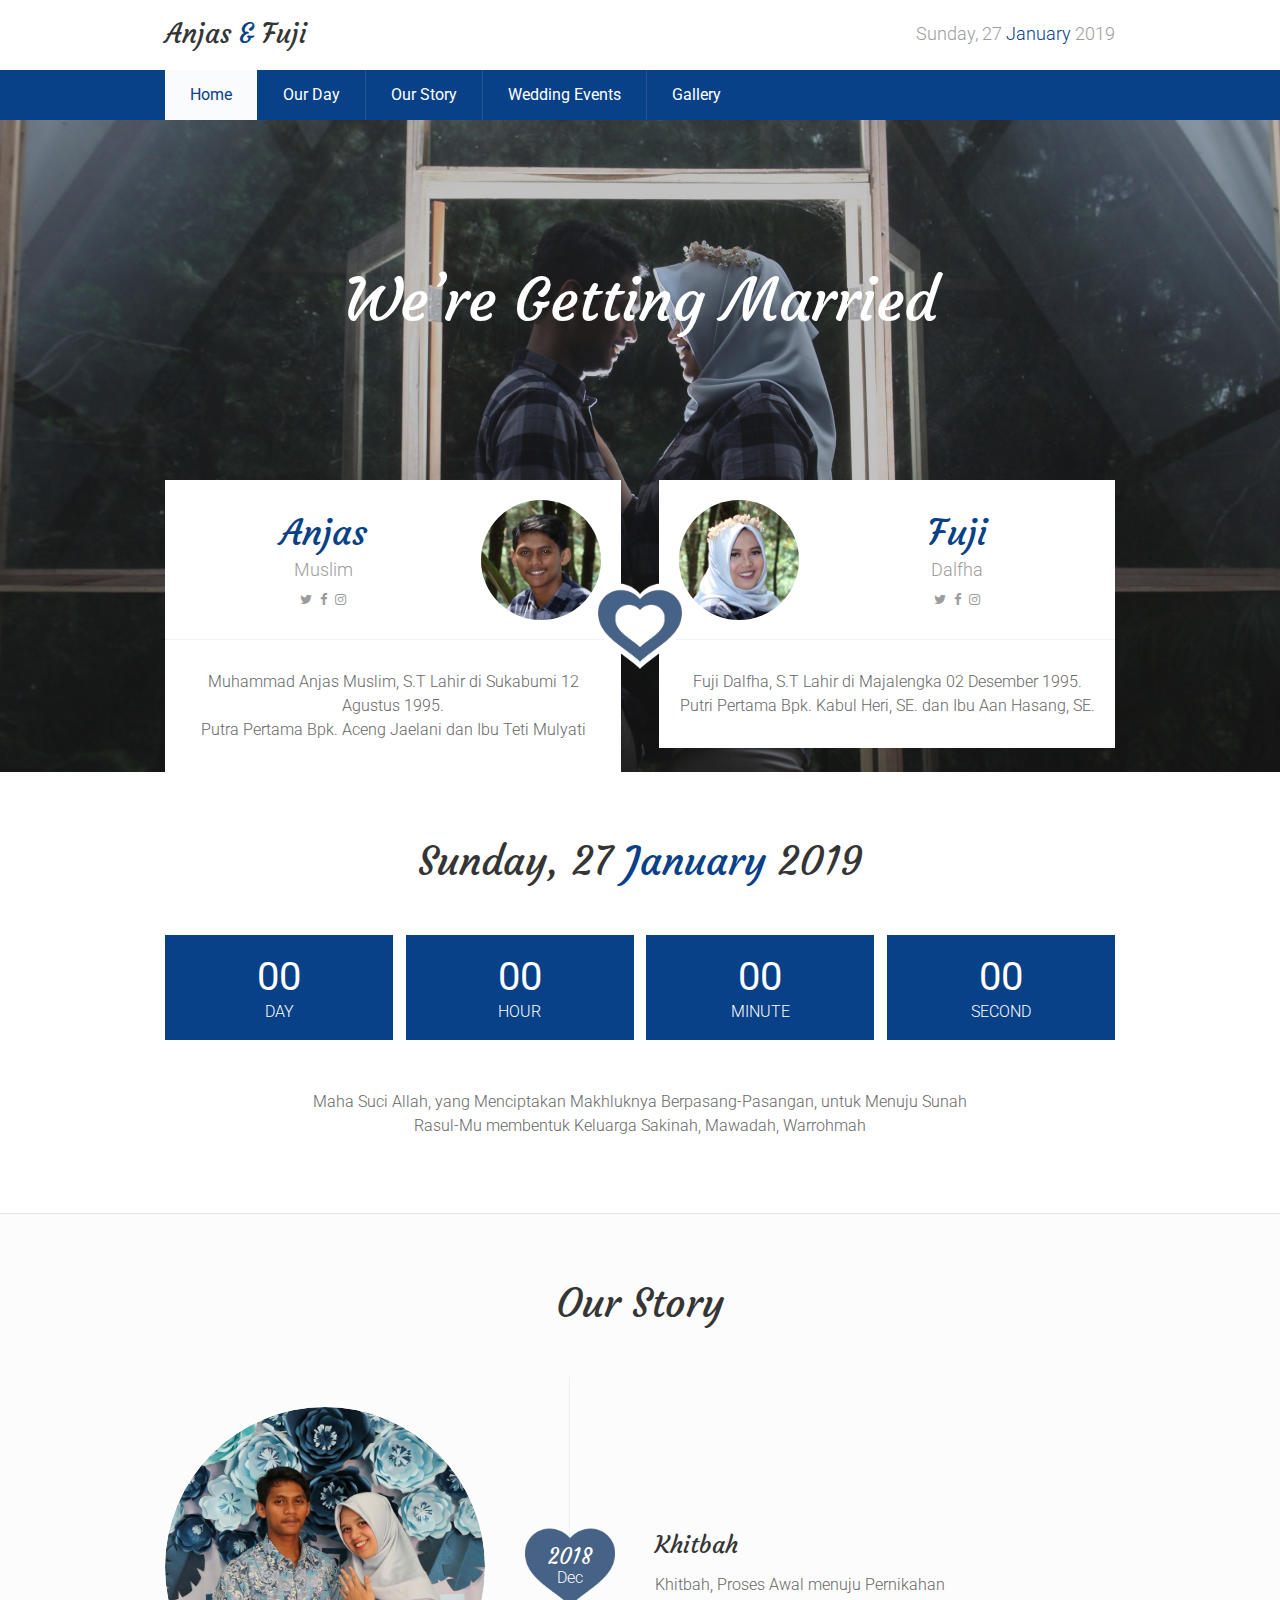
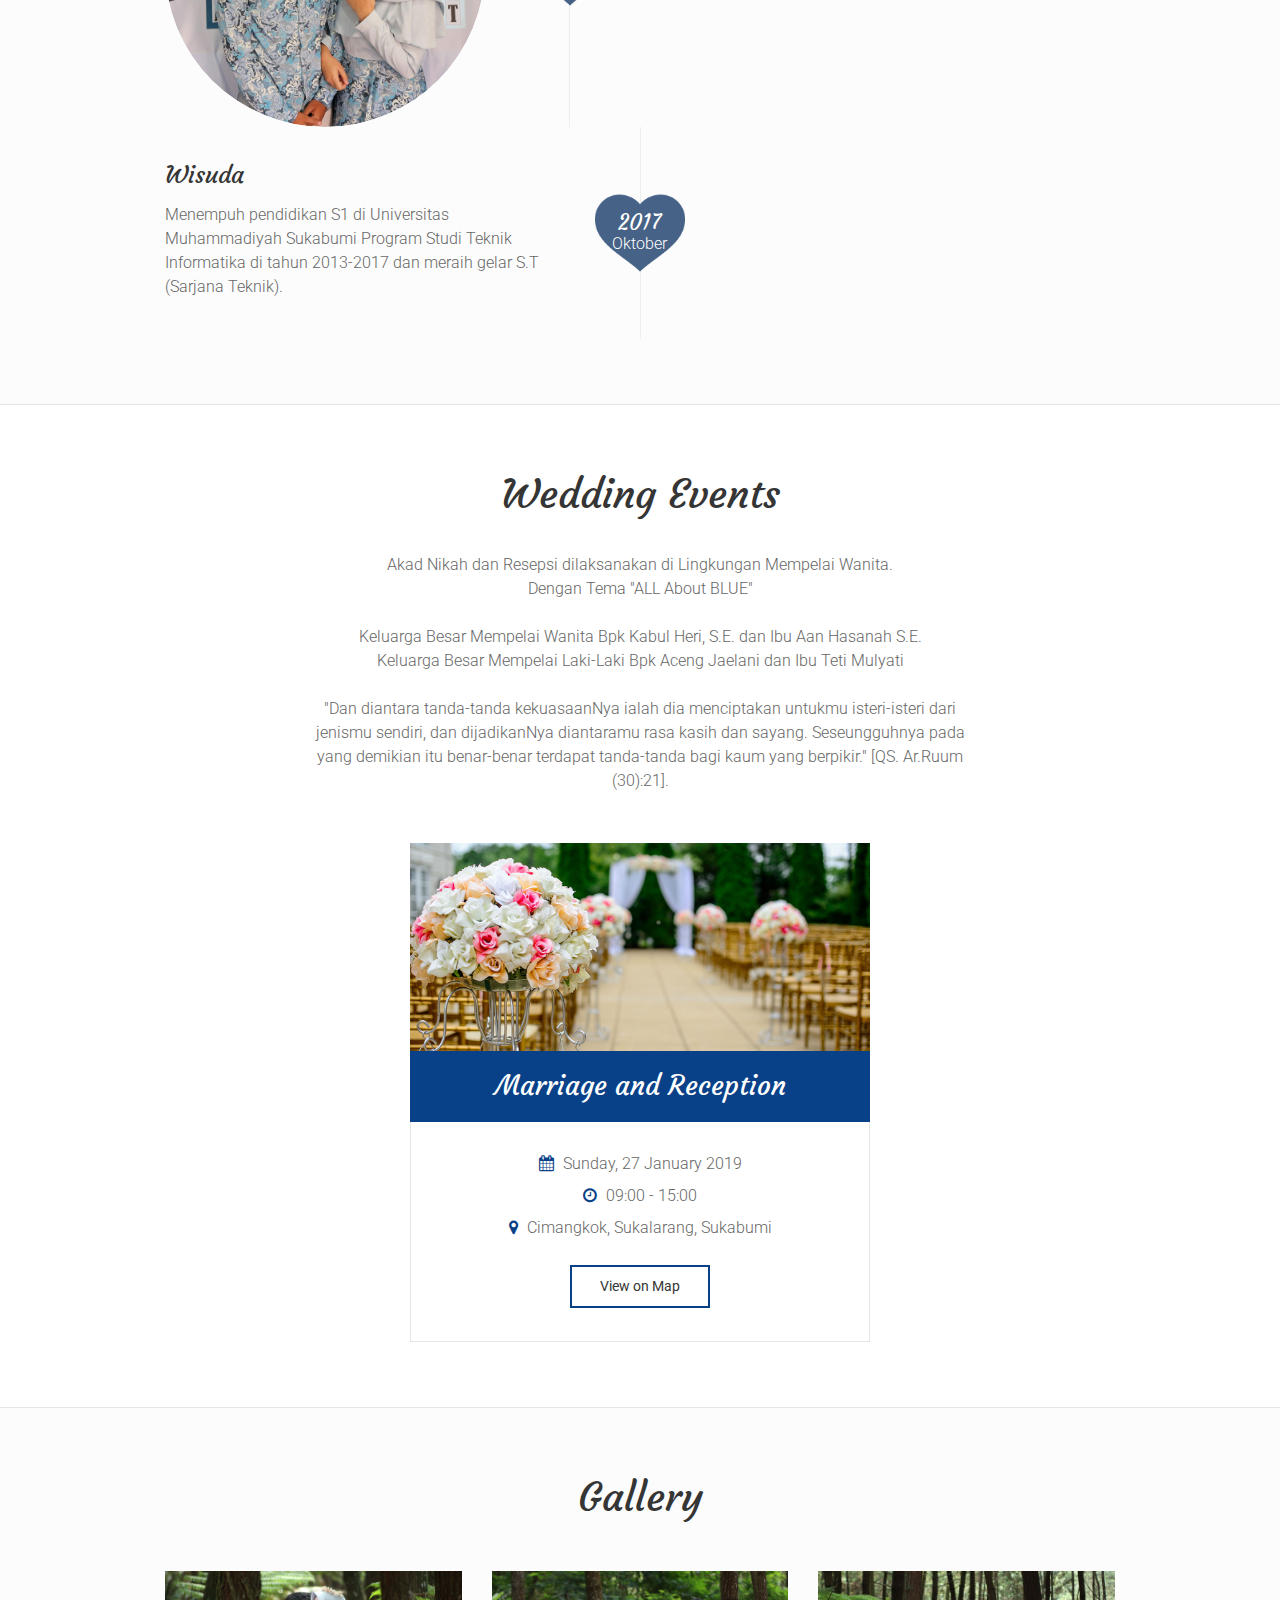
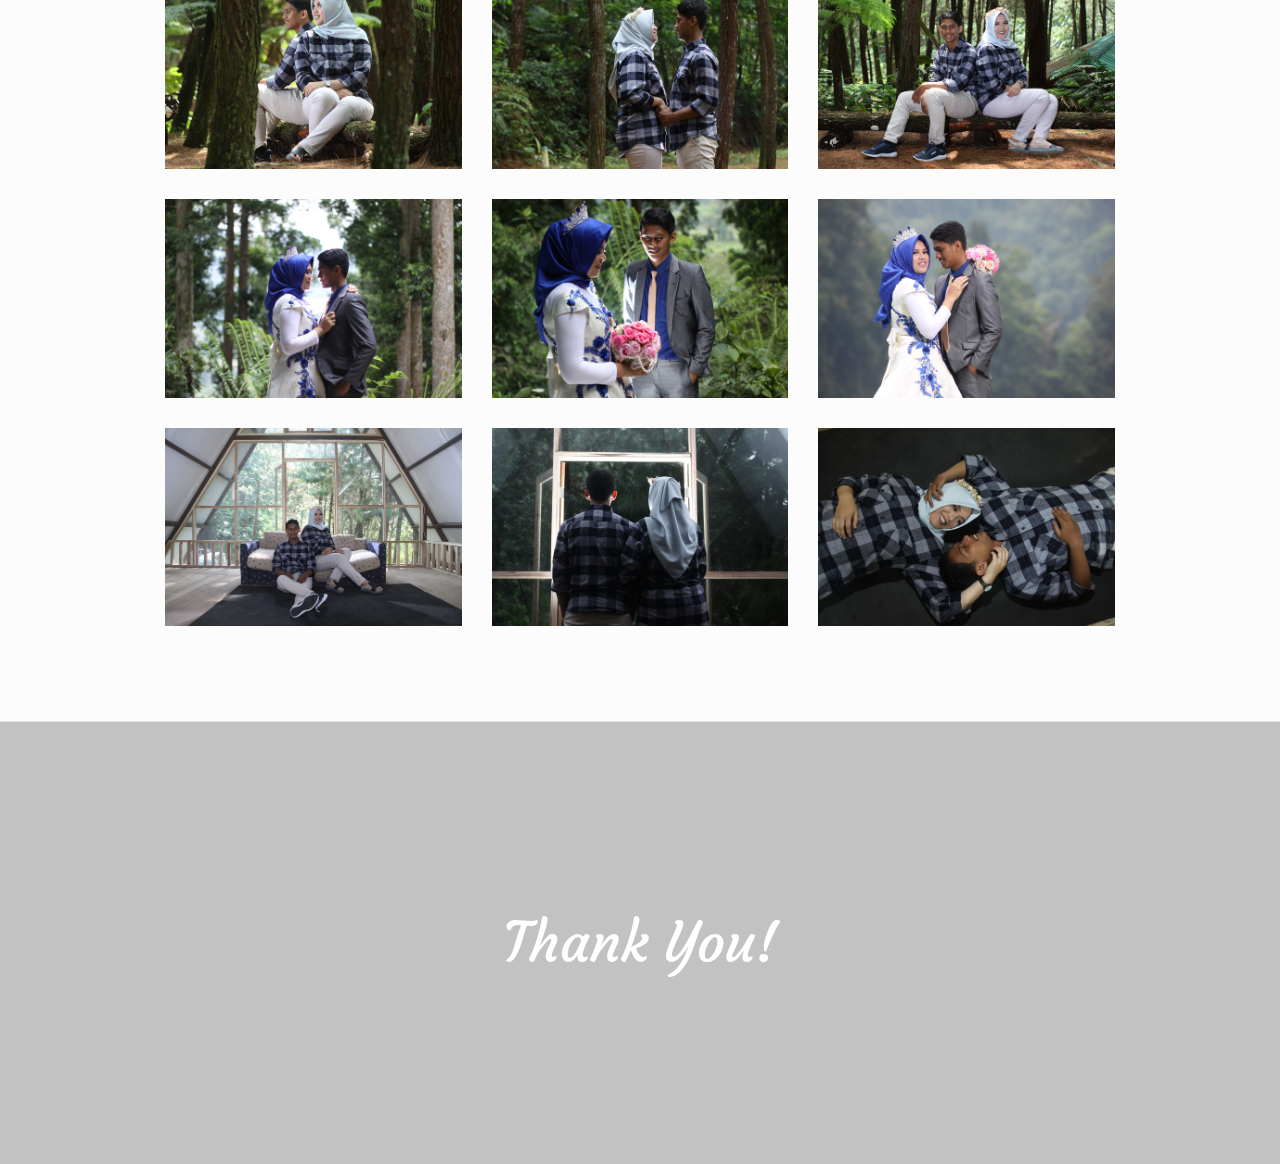
==== commit 8eb99692: "asf" ====
--- a/index.html
+++ b/index.html
@@ -197,7 +197,7 @@
             <div class="row story-row">
               <div class="col-sm-12 col-md-5 col-md-push-7 story-block text-center">
                 <div class="story-image scale-image-effect">
-                  <img src="images/story_photo_2.jpg" alt="">
+                  <img src="images/jjs.jpg" alt="">
                 </div>
               </div>
               <div class="col-sm-12 col-md-2 story-block text-center">
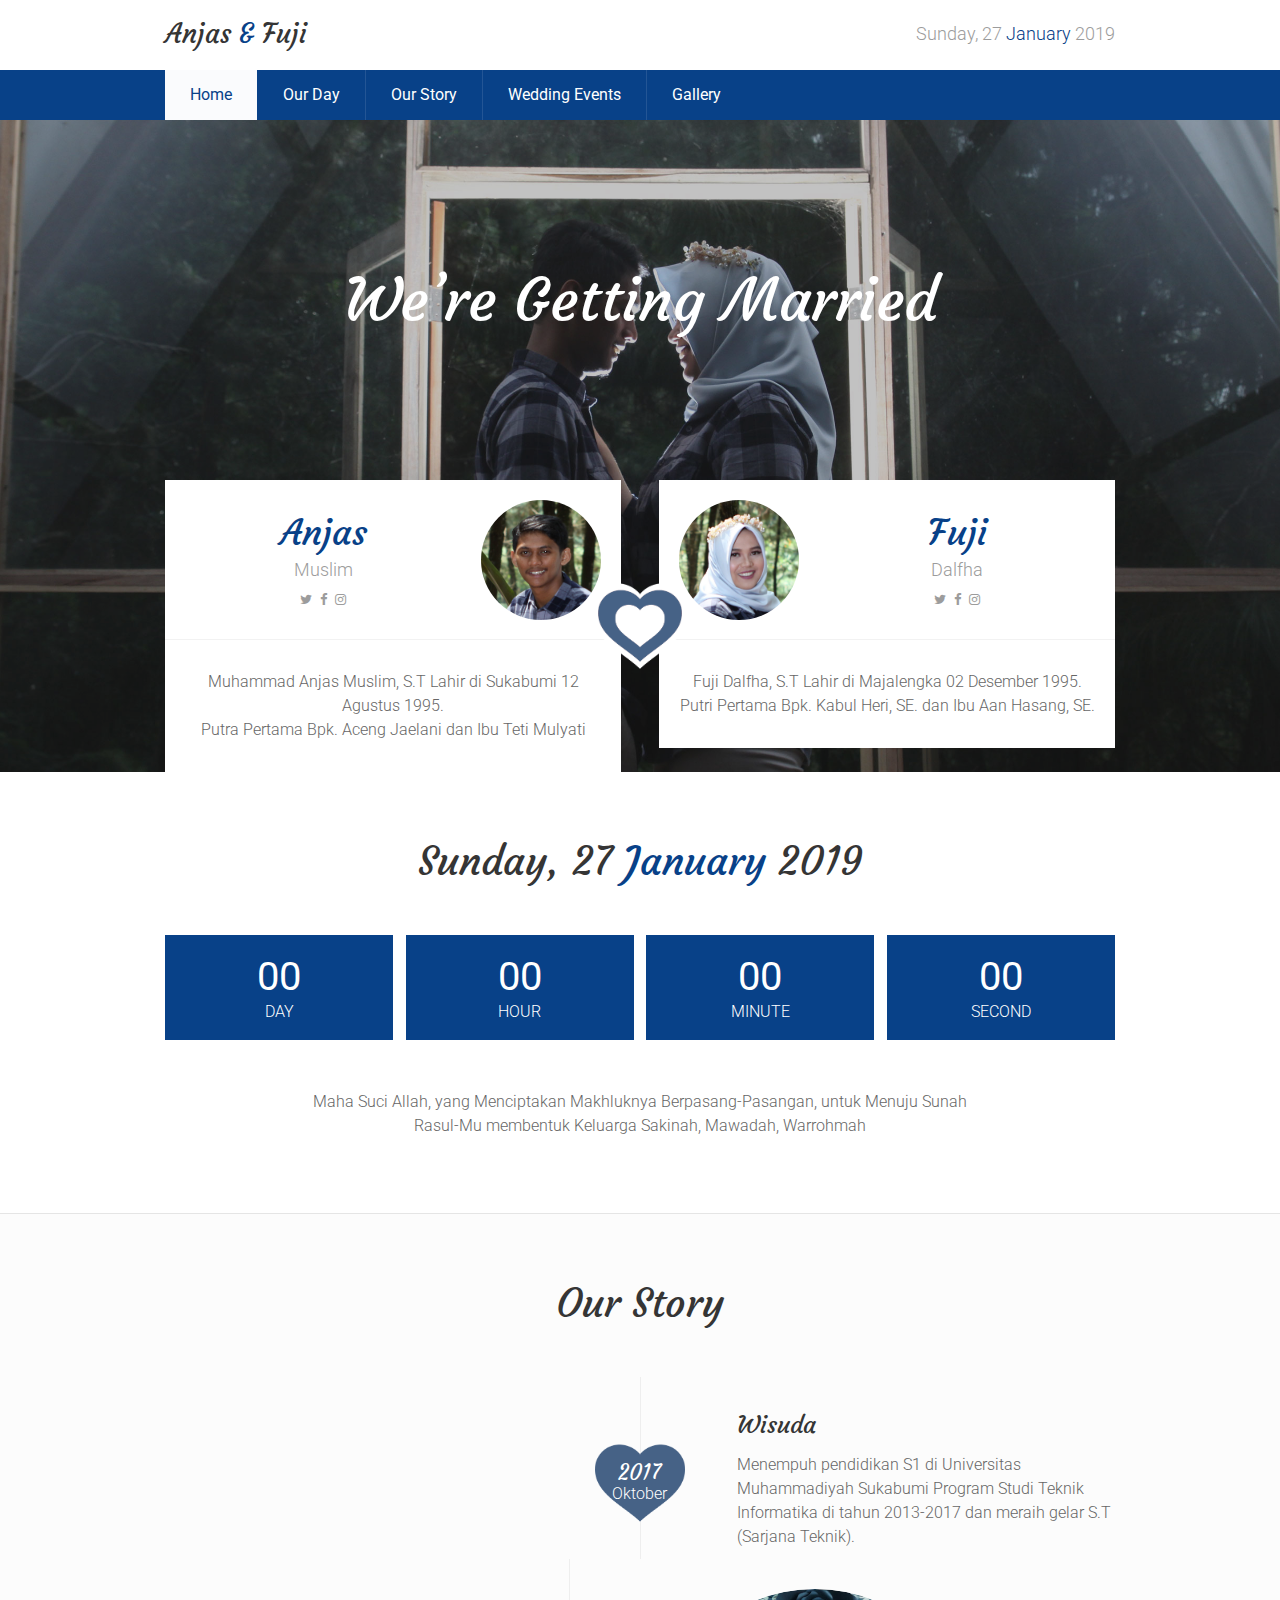
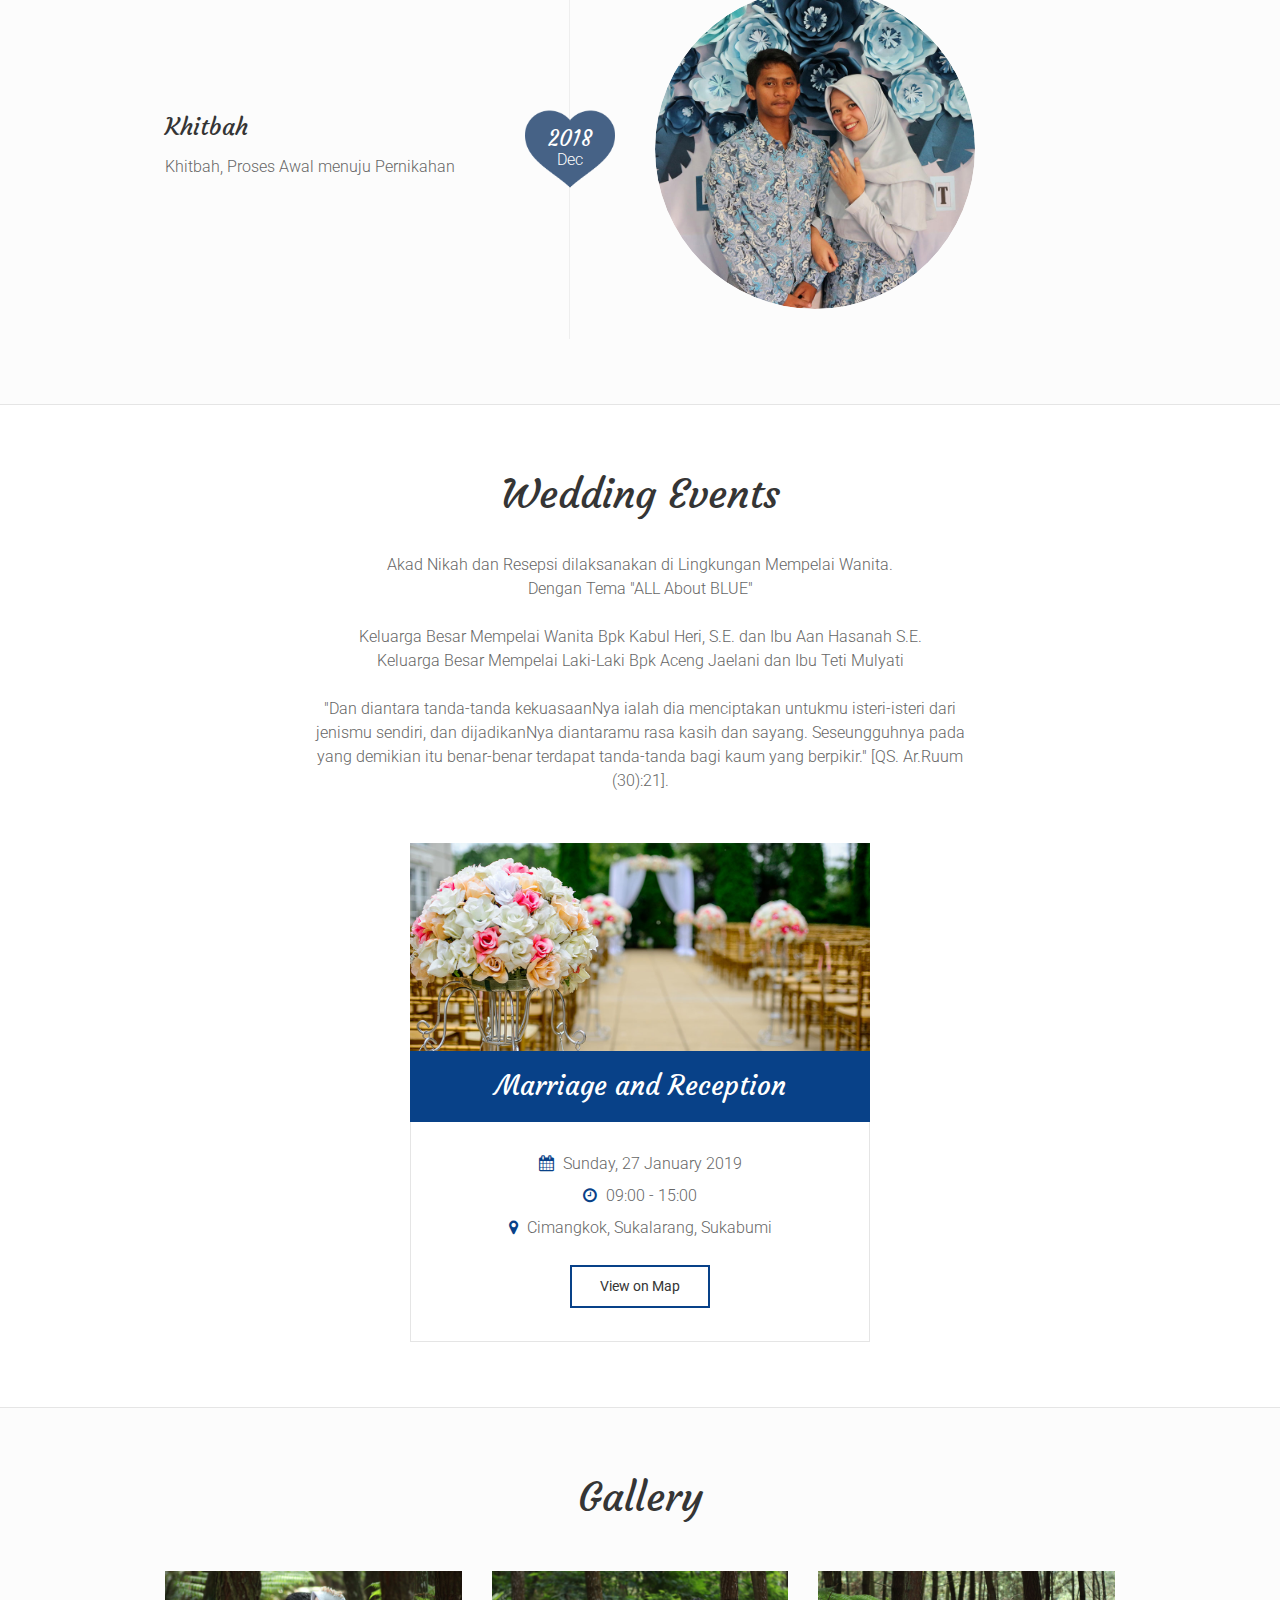
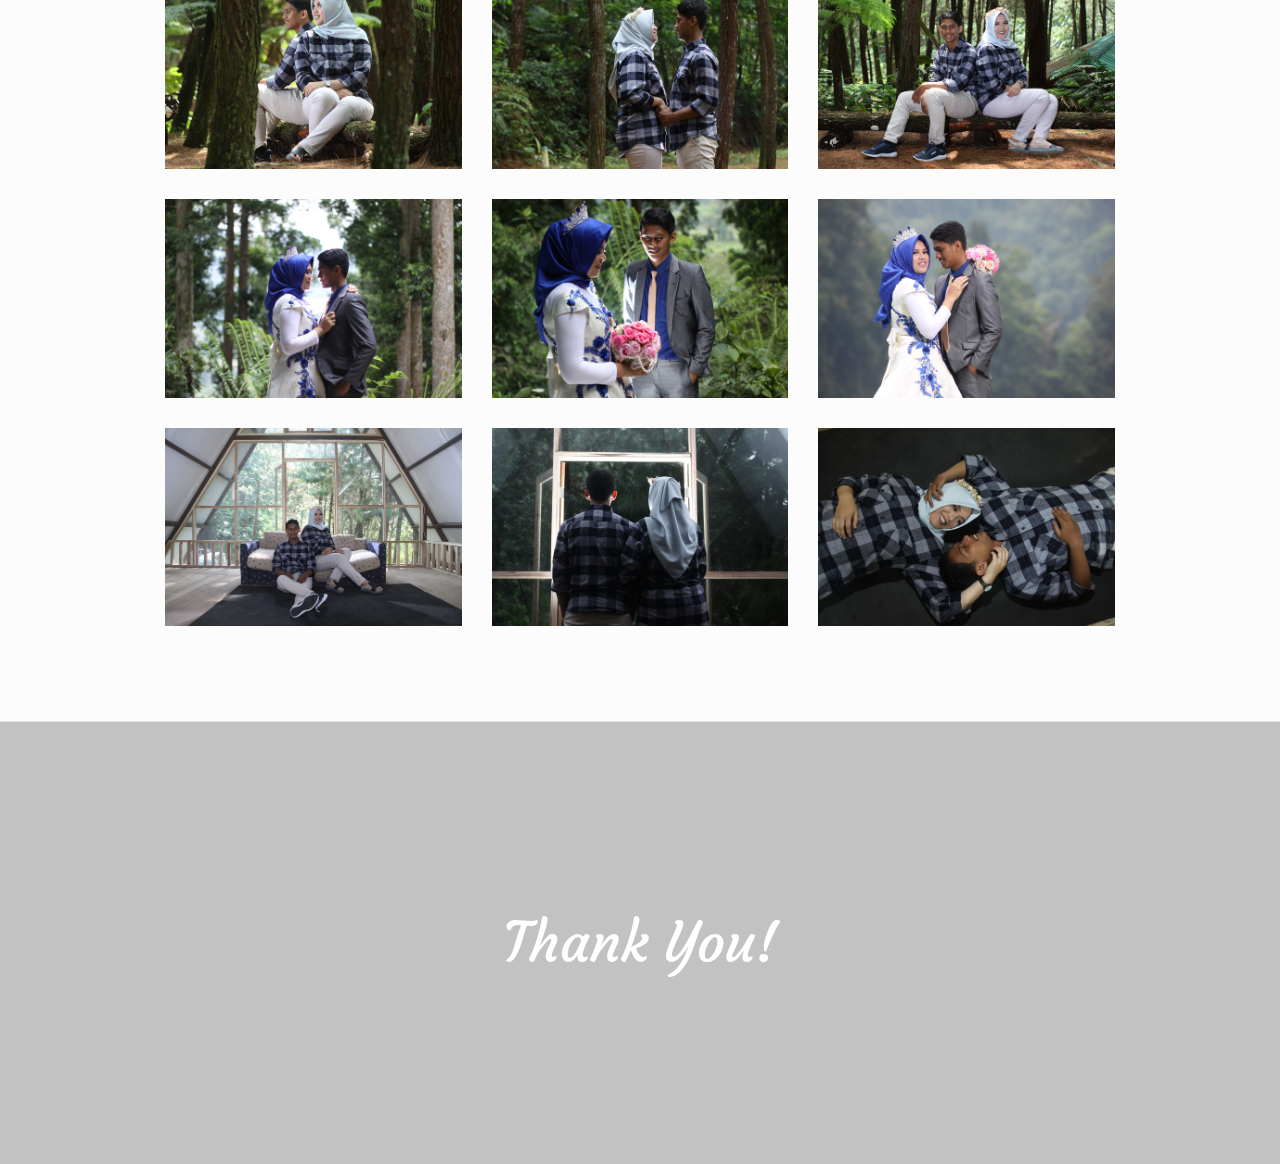
==== commit 2162916e: "AEAF" ====
--- a/index.html
+++ b/index.html
@@ -176,6 +176,30 @@
             <div class="row story-row">
               <div class="col-sm-12 col-md-5 story-block text-center">
                 <div class="story-image scale-image-effect">
+                  <img src="images/jjs.JPG" alt="">
+                </div>
+              </div>
+              <div class="col-sm-12 col-md-2 story-block text-center">
+                <div class="story-date">
+                  
+                  <div class="year">2017</div>
+                  <div class="month">Oktober</div>
+                </div>
+              </div>
+              <div class="col-sm-12 col-md-5 story-block text-center">
+                
+                <h3>Wisuda</h3>
+                <p>Menempuh pendidikan S1 di Universitas Muhammadiyah Sukabumi Program Studi Teknik Informatika di tahun 2013-2017 dan meraih gelar S.T (Sarjana Teknik).</p>
+              
+              </div>
+              <div class="vertical-line"></div>
+            </div>
+            <!-- /Story Row 1 -->
+
+            <!-- Story Row 2 -->
+            <div class="row story-row">
+              <div class="col-sm-12 col-md-5 col-md-push-7 story-block text-center">
+                <div class="story-image scale-image-effect">
                   <img src="images/jajas.jpg" alt="">
                 </div>
               </div>
@@ -185,31 +209,10 @@
                   <div class="month">Dec</div>
                 </div>
               </div>
-              <div class="col-sm-12 col-md-5 story-block text-center">
+              <div class="col-sm-12 col-md-5 col-md-pull-7 story-block text-center">
                 <h3>Khitbah</h3>
                 <p>Khitbah, Proses Awal menuju Pernikahan</p>
-              </div>
-              <div class="vertical-line"></div>
-            </div>
-            <!-- /Story Row 1 -->
-
-            <!-- Story Row 2 -->
-            <div class="row story-row">
-              <div class="col-sm-12 col-md-5 col-md-push-7 story-block text-center">
-                <div class="story-image scale-image-effect">
-                  <img src="images/jjs.jpg" alt="">
-                </div>
-              </div>
-              <div class="col-sm-12 col-md-2 story-block text-center">
-                <div class="story-date">
-                  <div class="year">2017</div>
-                  <div class="month">Oktober</div>
-                </div>
-              </div>
-              <div class="col-sm-12 col-md-5 col-md-pull-7 story-block text-center">
-                <h3>Wisuda</h3>
-                <p>Menempuh pendidikan S1 di Universitas Muhammadiyah Sukabumi Program Studi Teknik Informatika di tahun 2013-2017 dan meraih gelar S.T (Sarjana Teknik).</p>
-              </div>
+                </div>
               <div class="vertical-line"></div>
             </div>
             <!-- /Story Row 2 -->
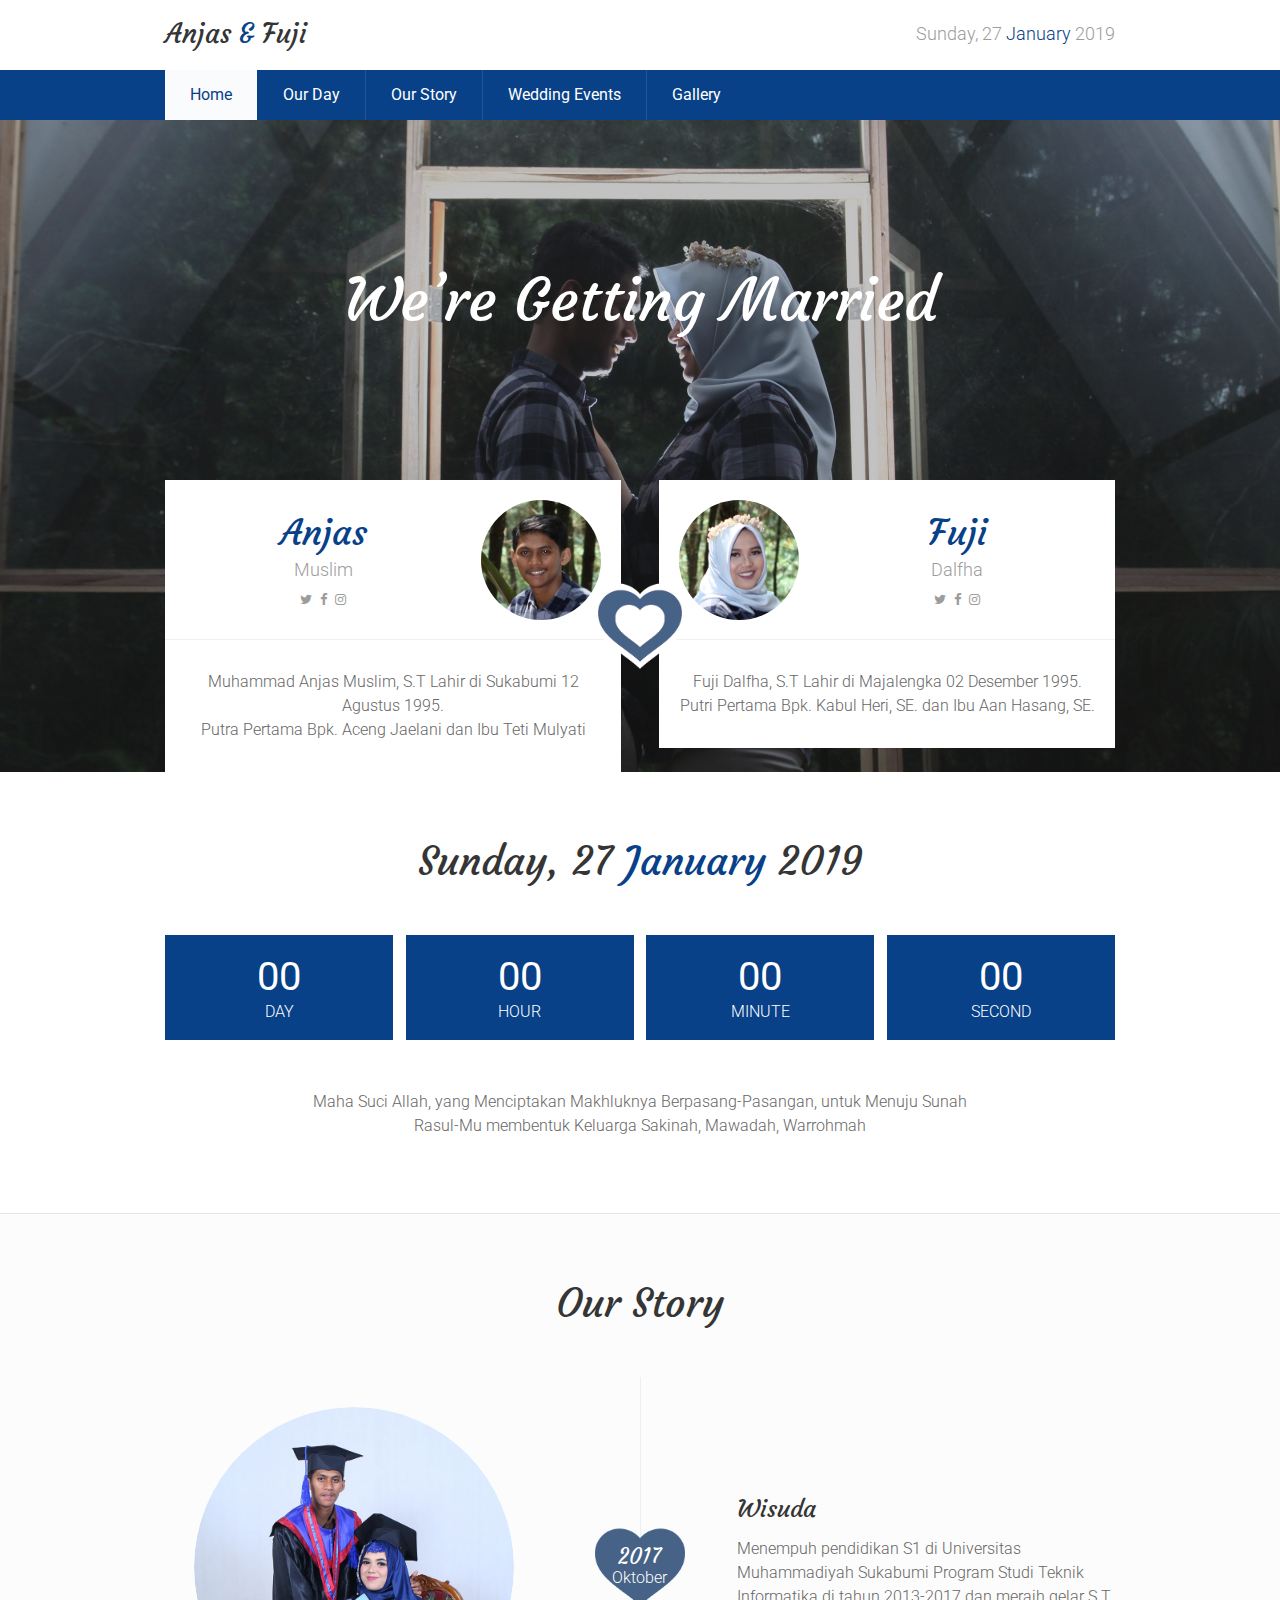
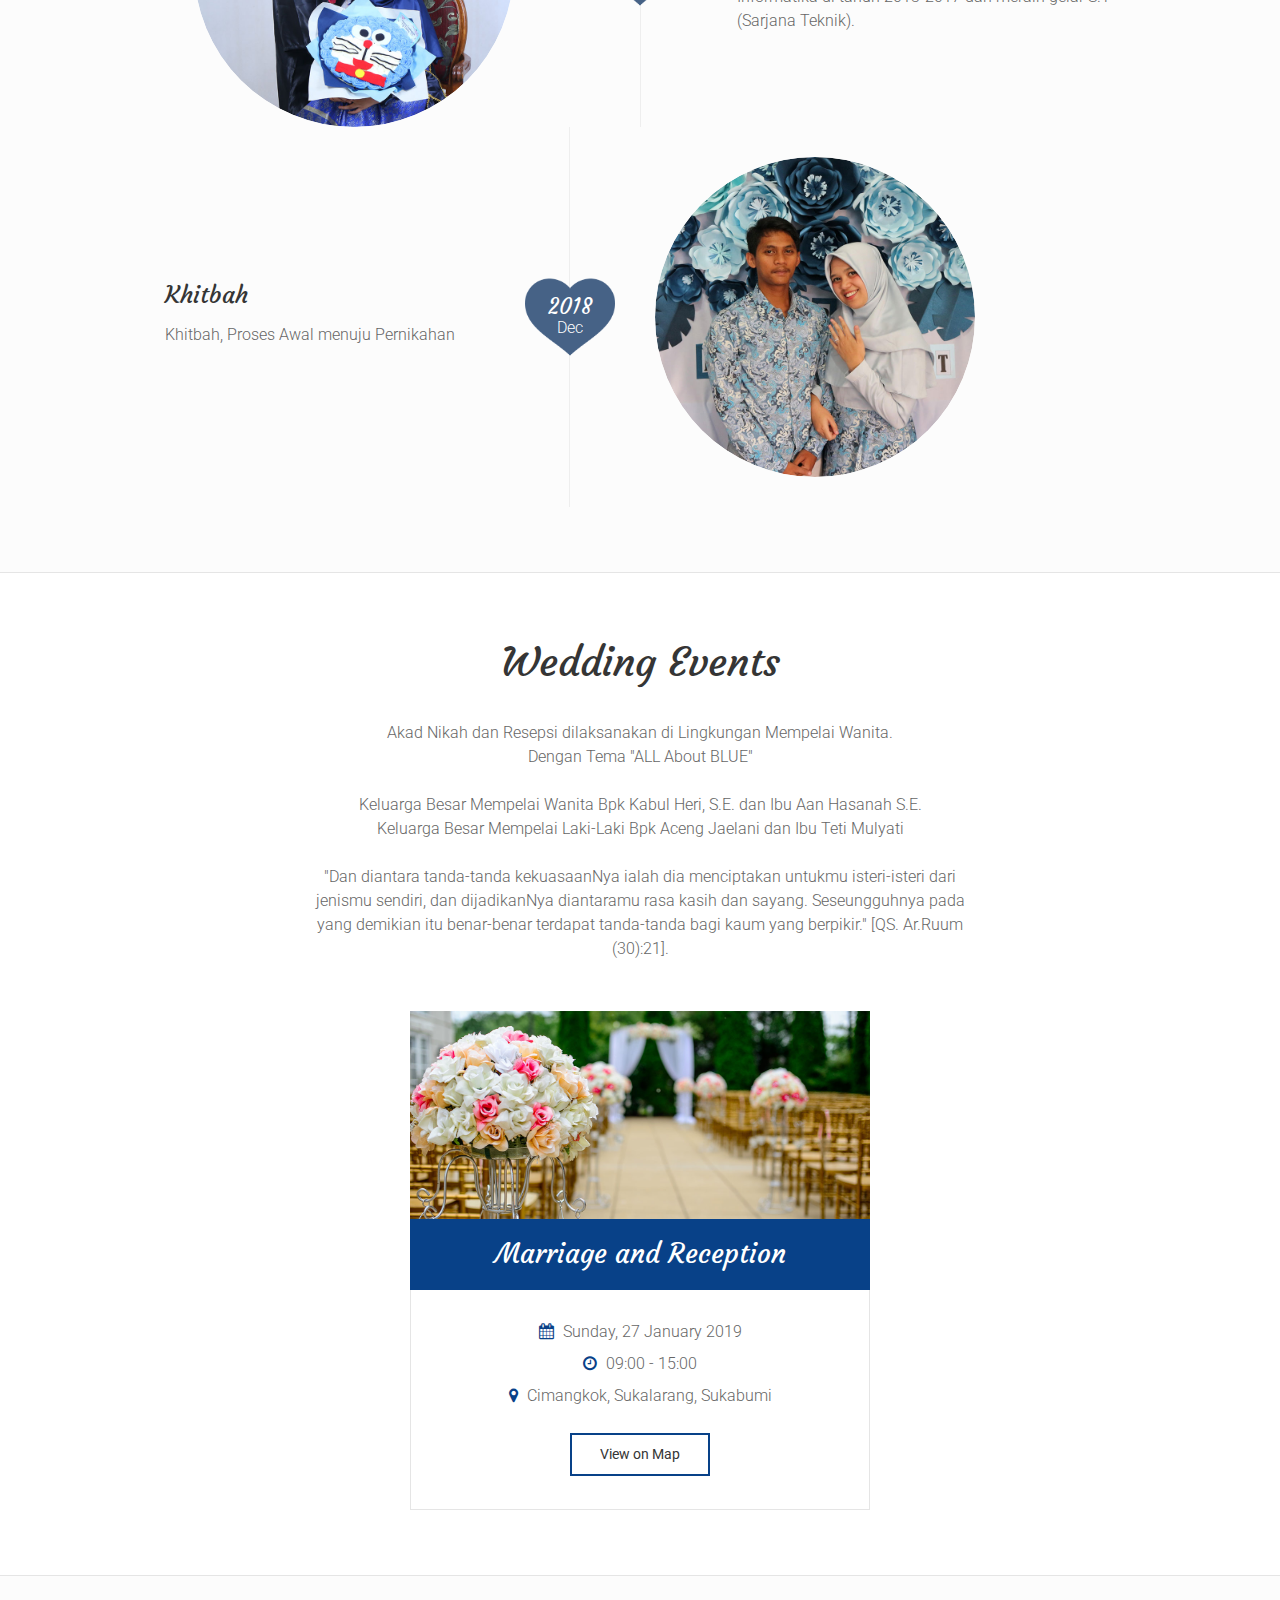
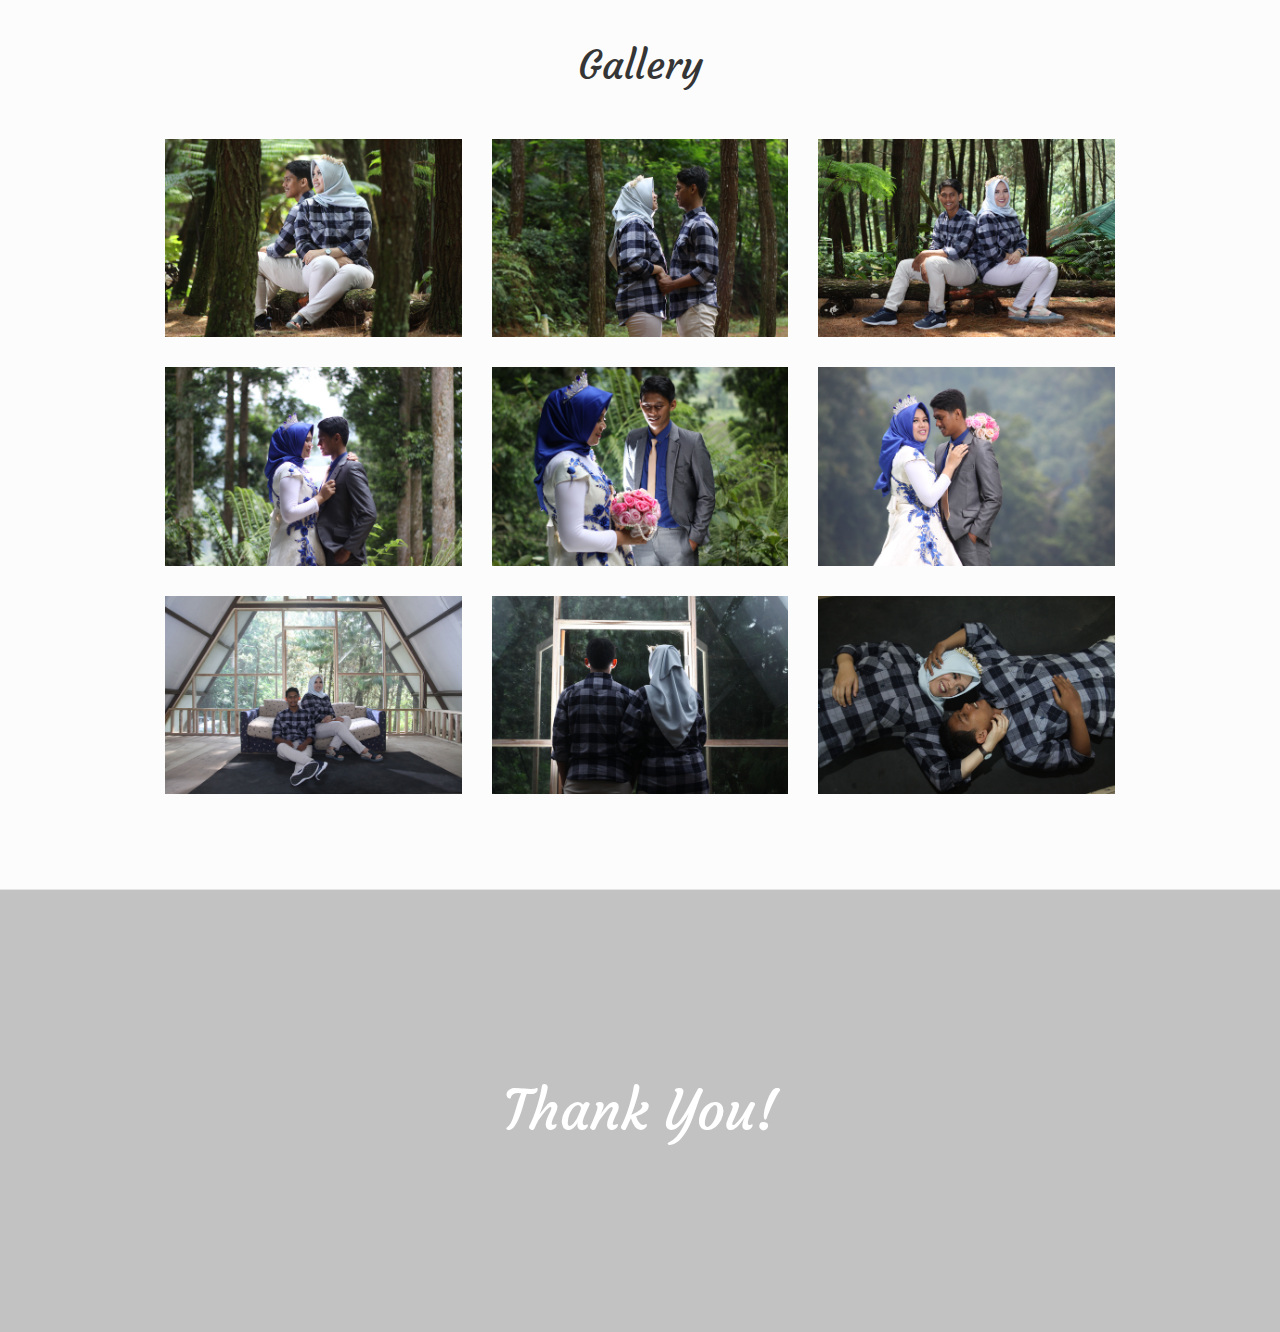
==== commit 8c743db5: "jhjkhjds" ====
--- a/index.html
+++ b/index.html
@@ -176,7 +176,7 @@
             <div class="row story-row">
               <div class="col-sm-12 col-md-5 story-block text-center">
                 <div class="story-image scale-image-effect">
-                  <img src="images/jjs.JPG" alt="">
+                  <img src="images/jjs.jpg" alt="">
                 </div>
               </div>
               <div class="col-sm-12 col-md-2 story-block text-center">
@@ -366,7 +366,7 @@
         
         <!-- Footer (Thank You block) -->
         <footer id="thanks" class="footer">
-          <div id="footer-image-block" class="footer-image-block" style="background-image: url(images/foot.jpg); background-attachment: fixed; background-position: 50%;" data-stellar-background-ratio="0.3">
+          <div id="footer-image-block" class="footer-image-block" style="background-image: url(images/2.jpg); background-attachment: fixed; background-position: 50%;" data-stellar-background-ratio="0.3">
             <div class="footer-mask"></div>
           </div>
 
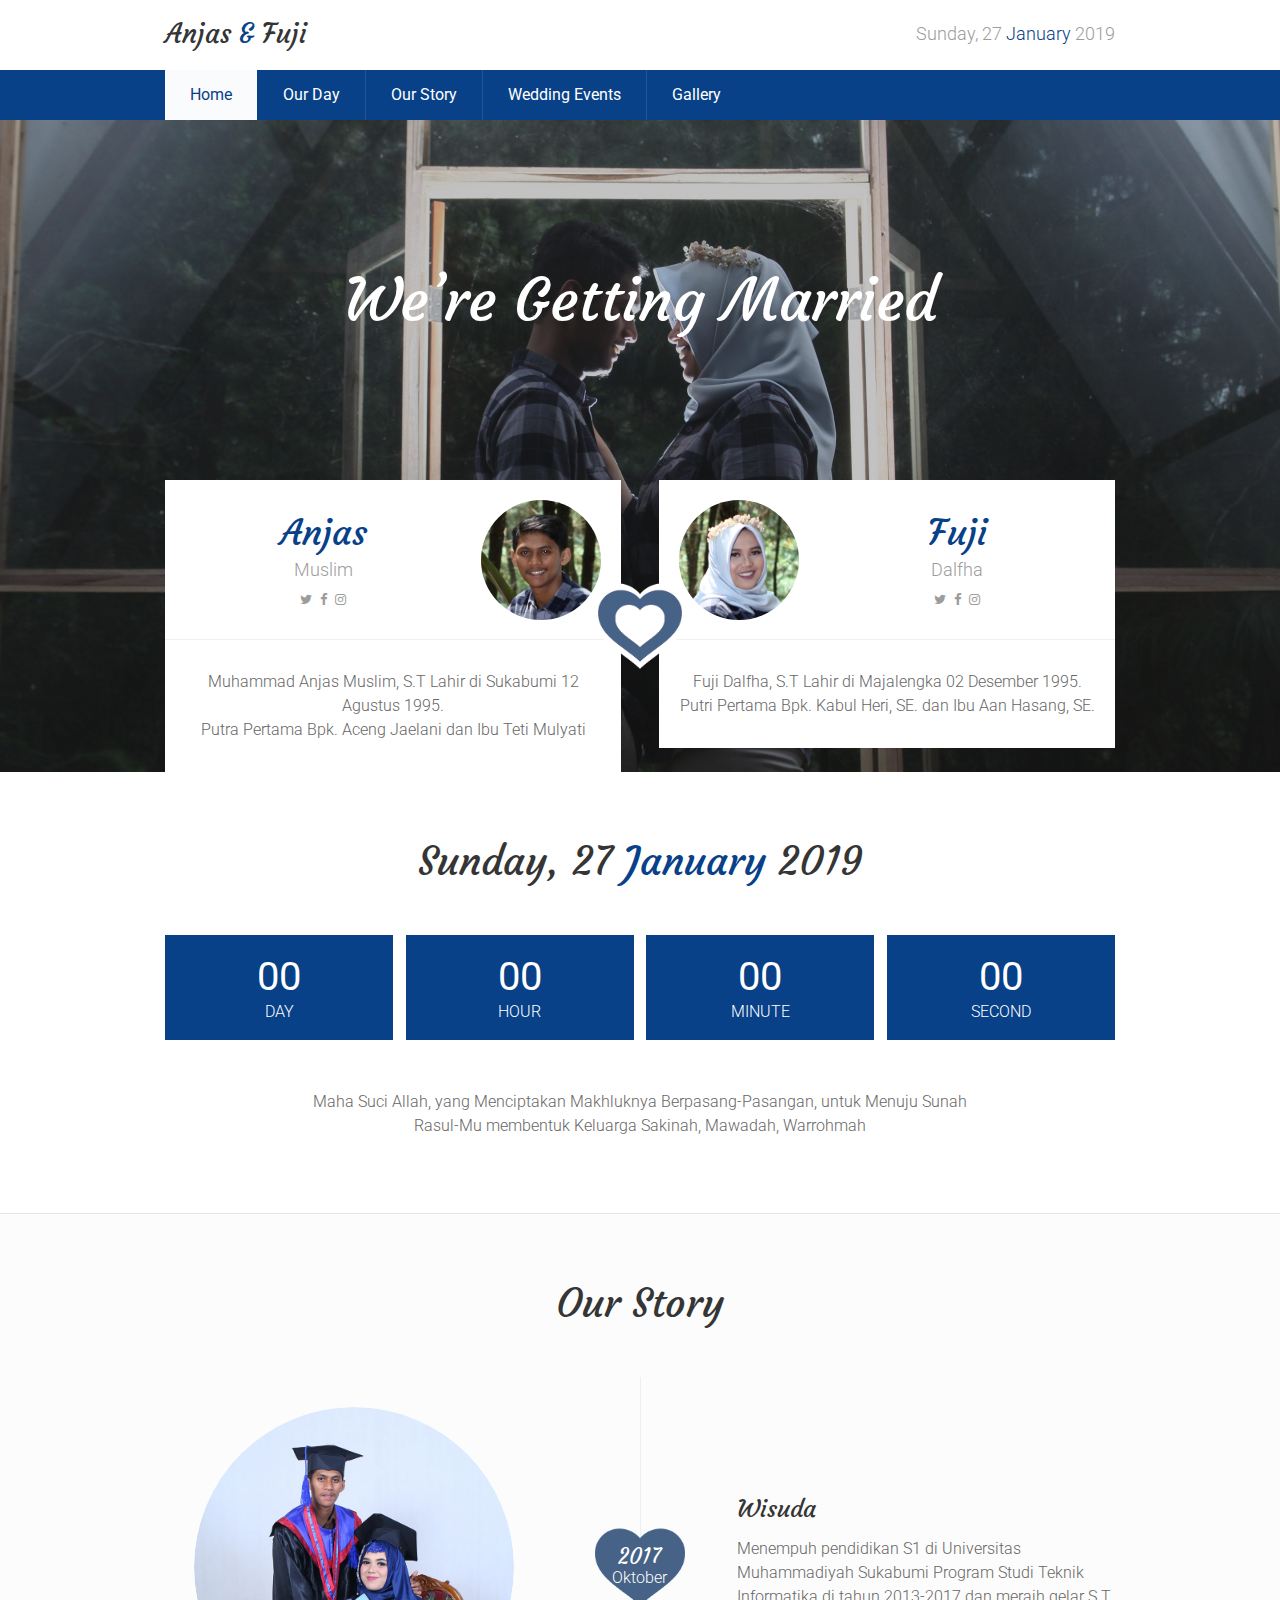
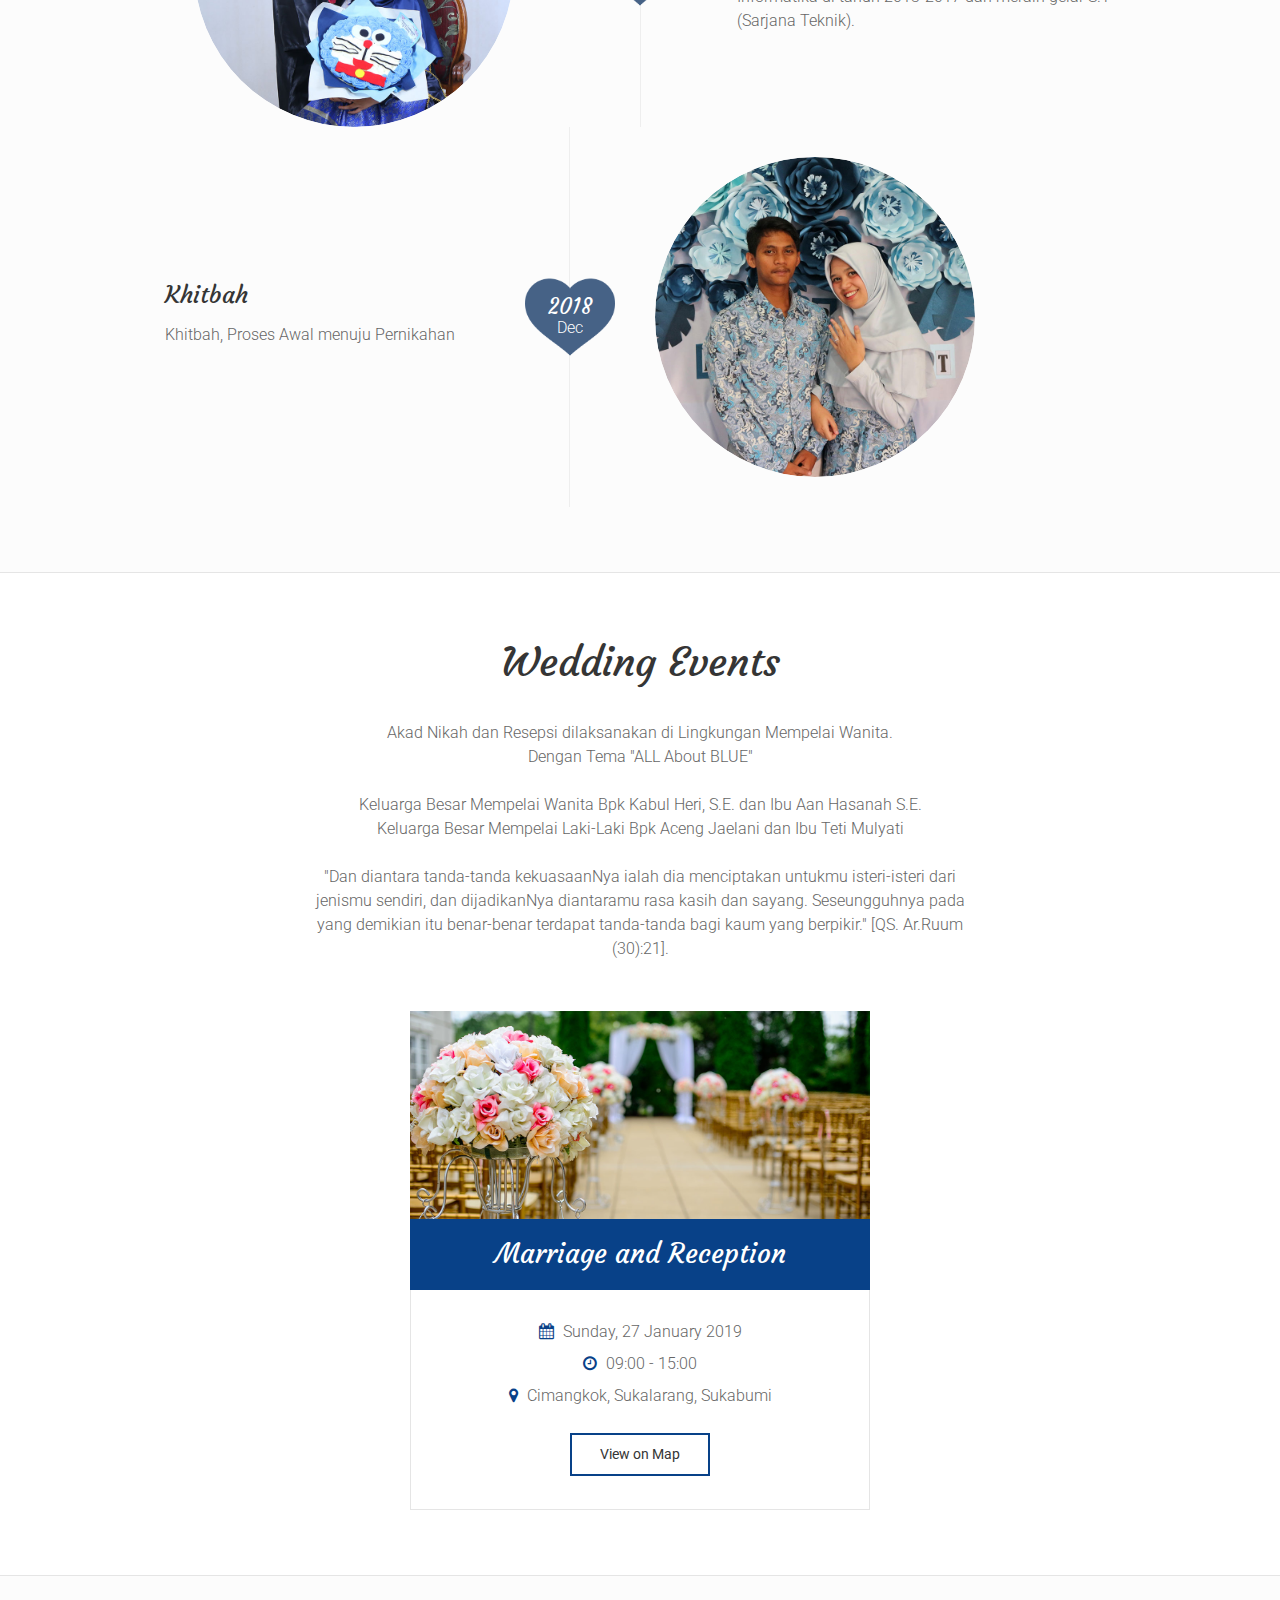
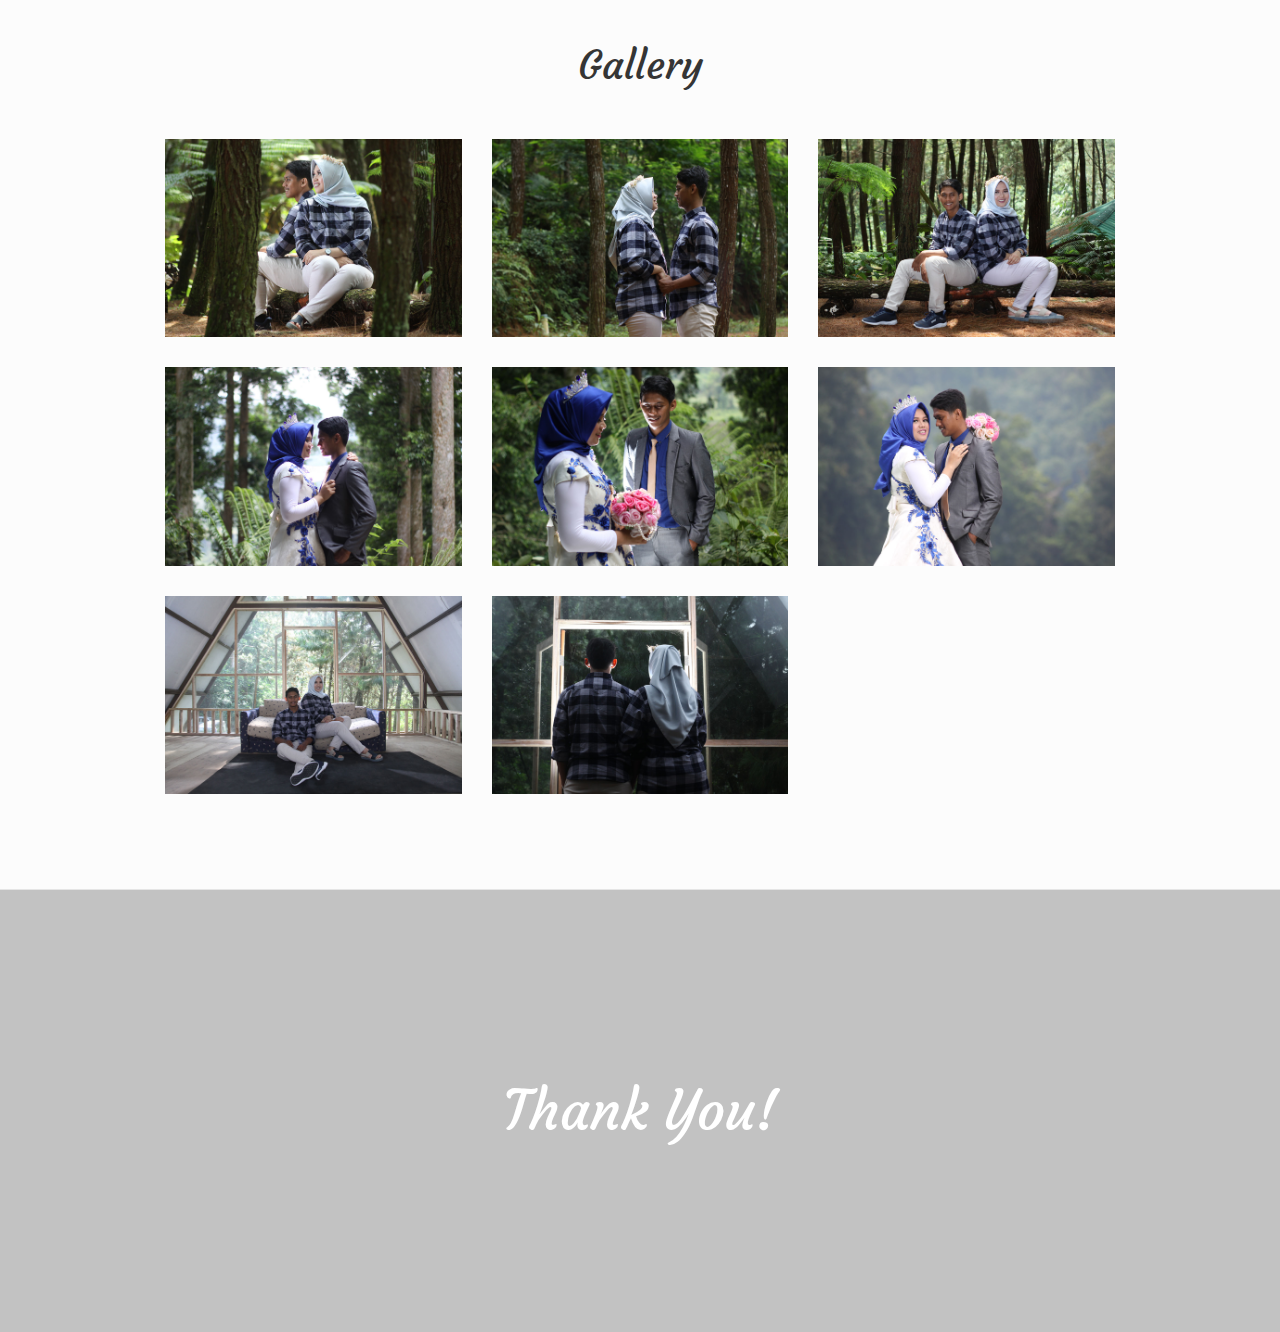
==== commit 2783040f: "jhdsjdh" ====
--- a/index.html
+++ b/index.html
@@ -352,8 +352,8 @@
                 </a>
               </div>
               <div class="col-sm-6 col-md-4 gallery-item">
-                <a href="images/gallery/9.jpg" title="Proin fermentum ante ut dui porttitor semper">
-                  <img src="images/gallery/9.jpg" alt="">
+                <a href="images/gallery/5.JPG" title="Proin fermentum ante ut dui porttitor semper">
+                  <img src="images/gallery/5.JPG" alt="">
                   <div class="mask"></div>
                 </a>
               </div>
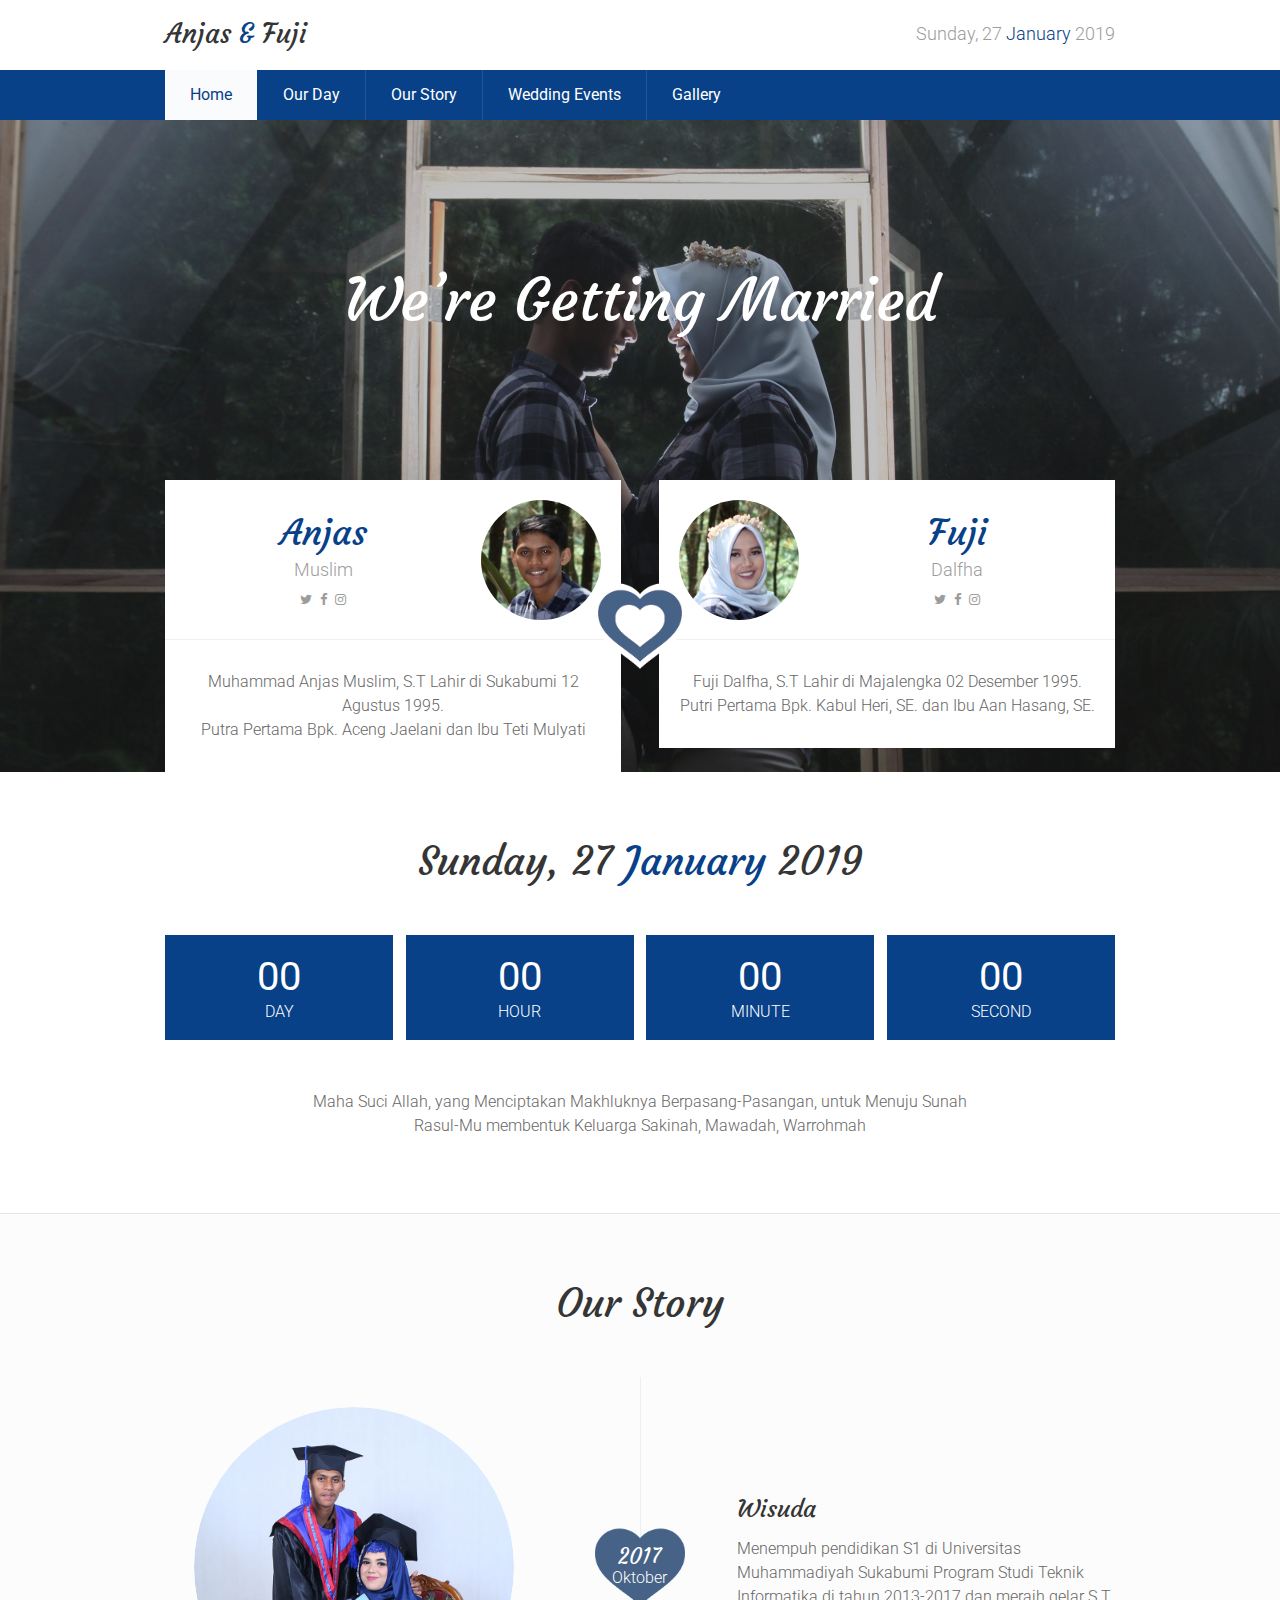
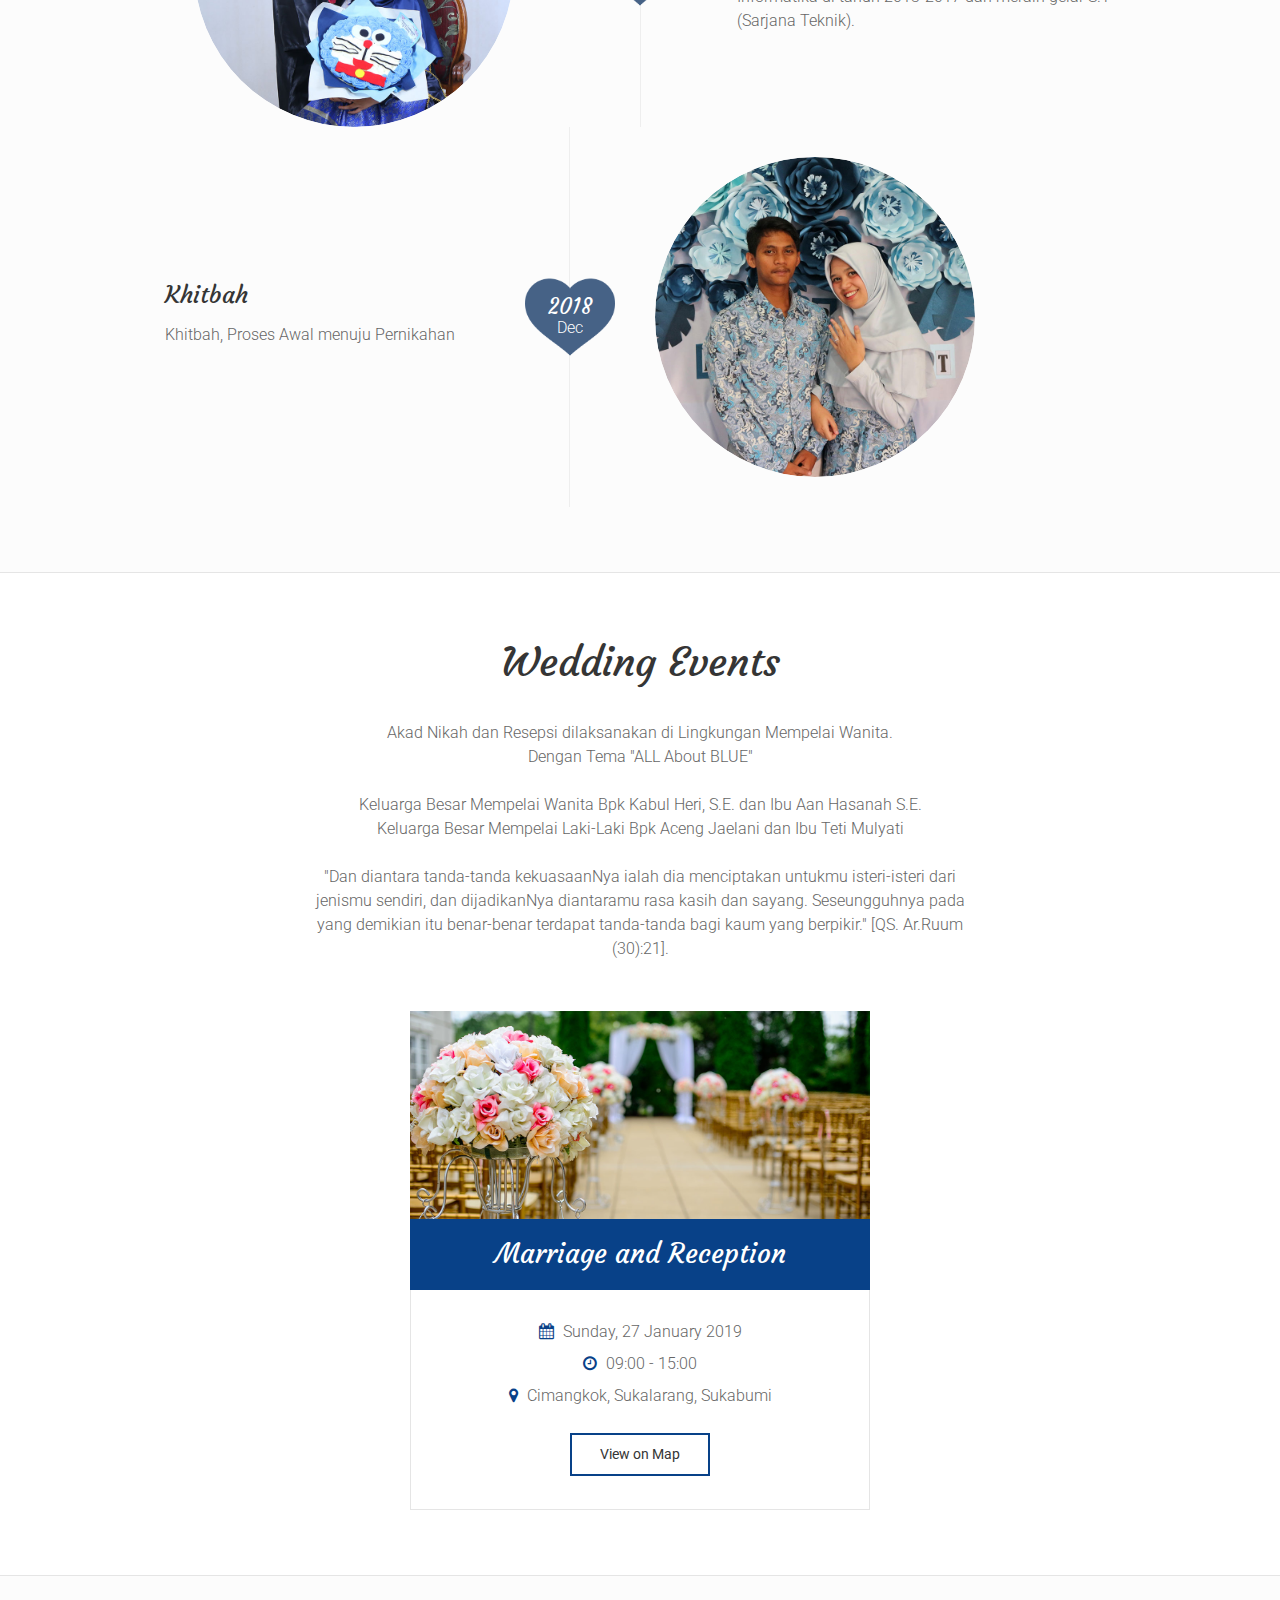
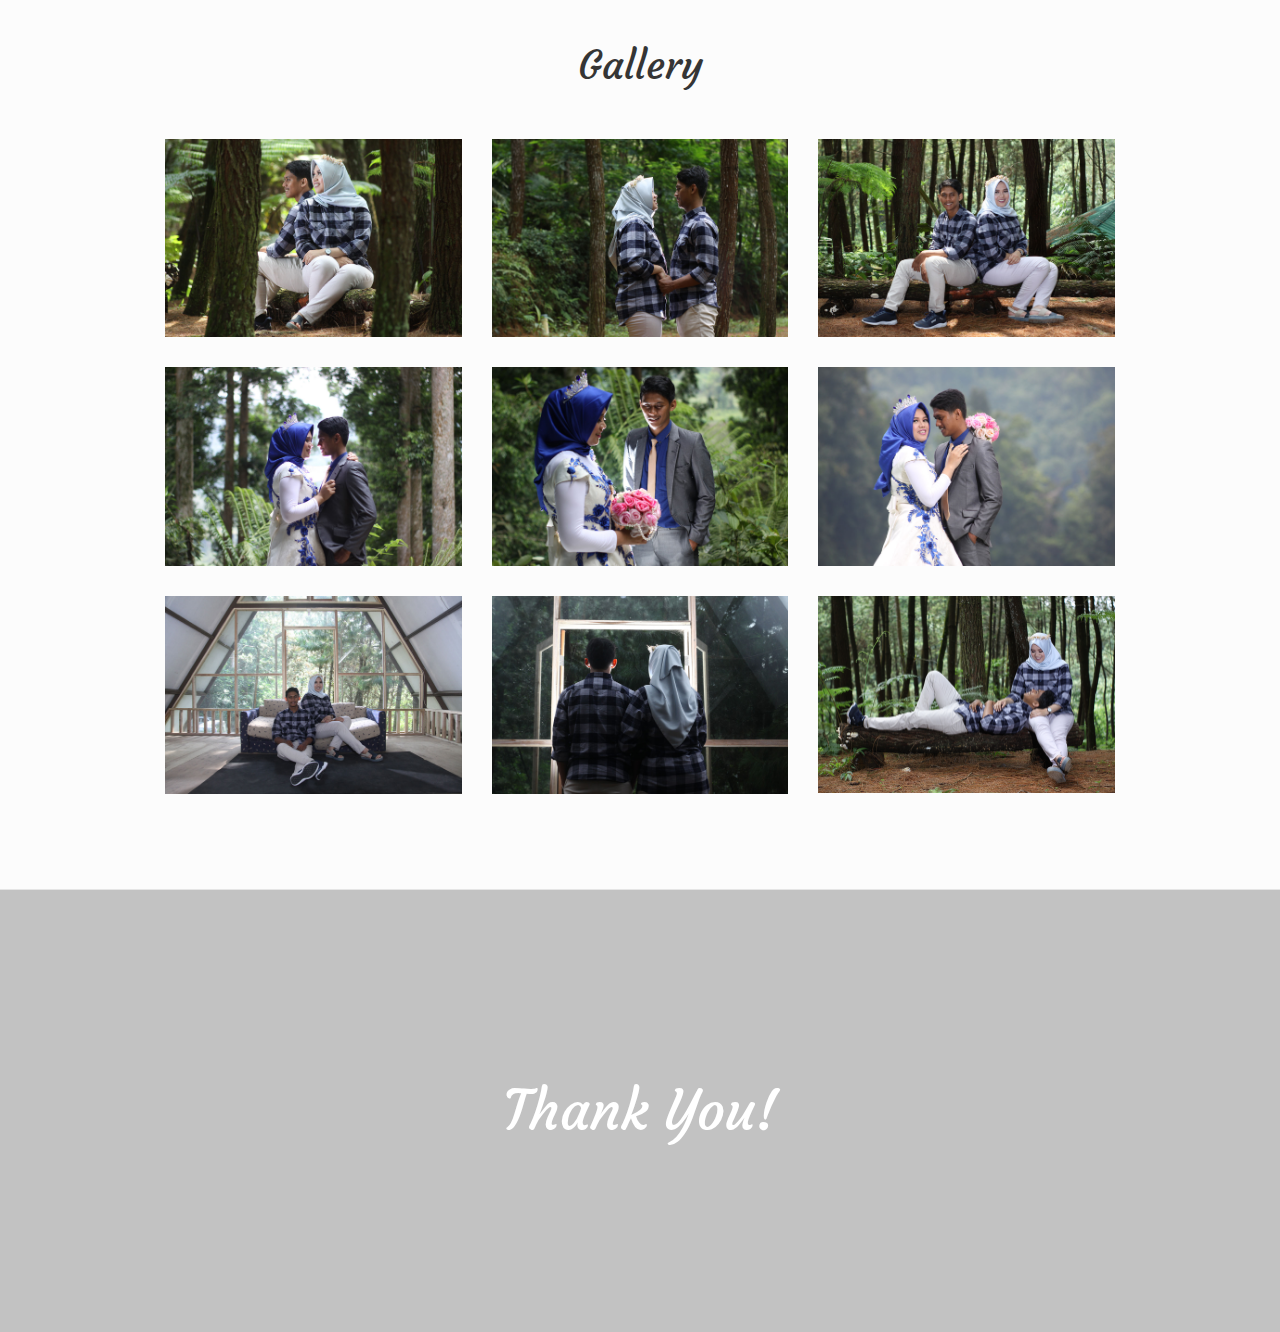
==== commit 0fc9e57b: "jhdsjk" ====
--- a/index.html
+++ b/index.html
@@ -352,8 +352,8 @@
                 </a>
               </div>
               <div class="col-sm-6 col-md-4 gallery-item">
-                <a href="images/gallery/5.JPG" title="Proin fermentum ante ut dui porttitor semper">
-                  <img src="images/gallery/5.JPG" alt="">
+                <a href="images/5.JPG" title="Proin fermentum ante ut dui porttitor semper">
+                  <img src="images/5.JPG" alt="">
                   <div class="mask"></div>
                 </a>
               </div>
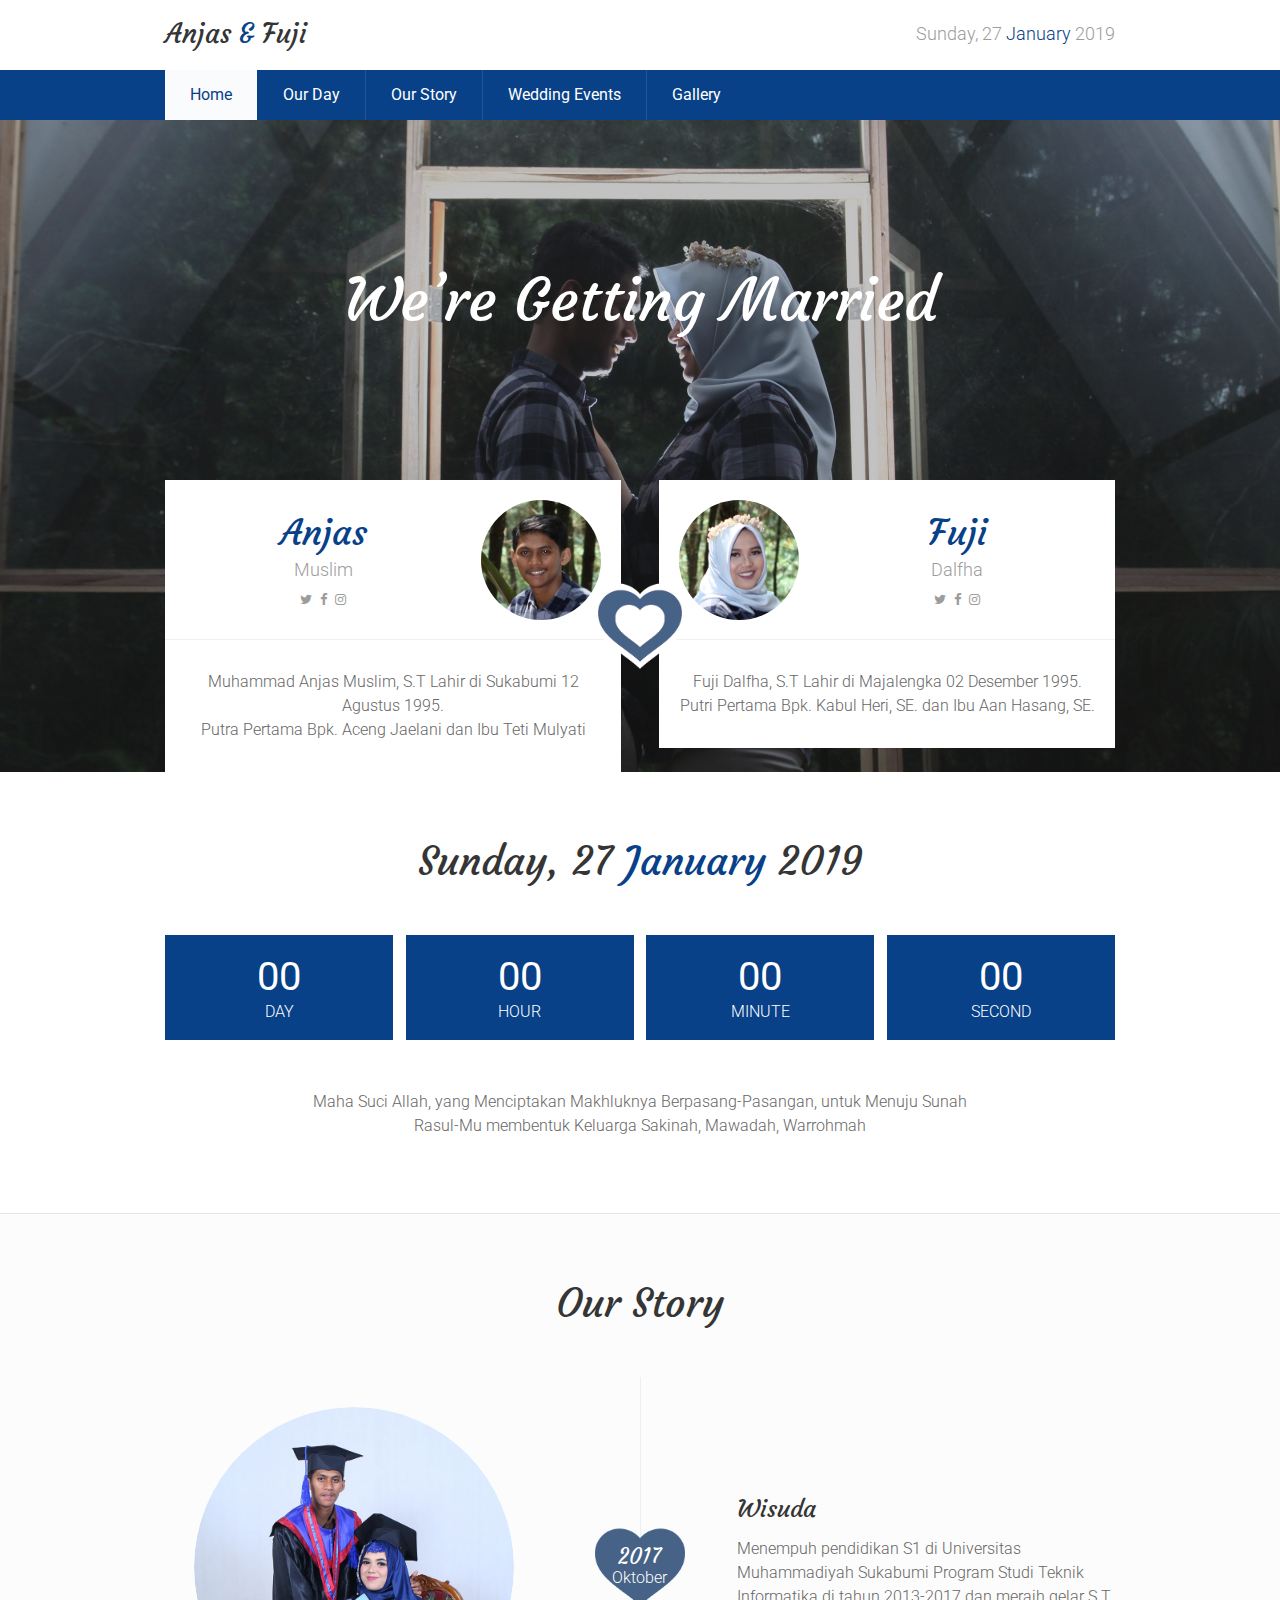
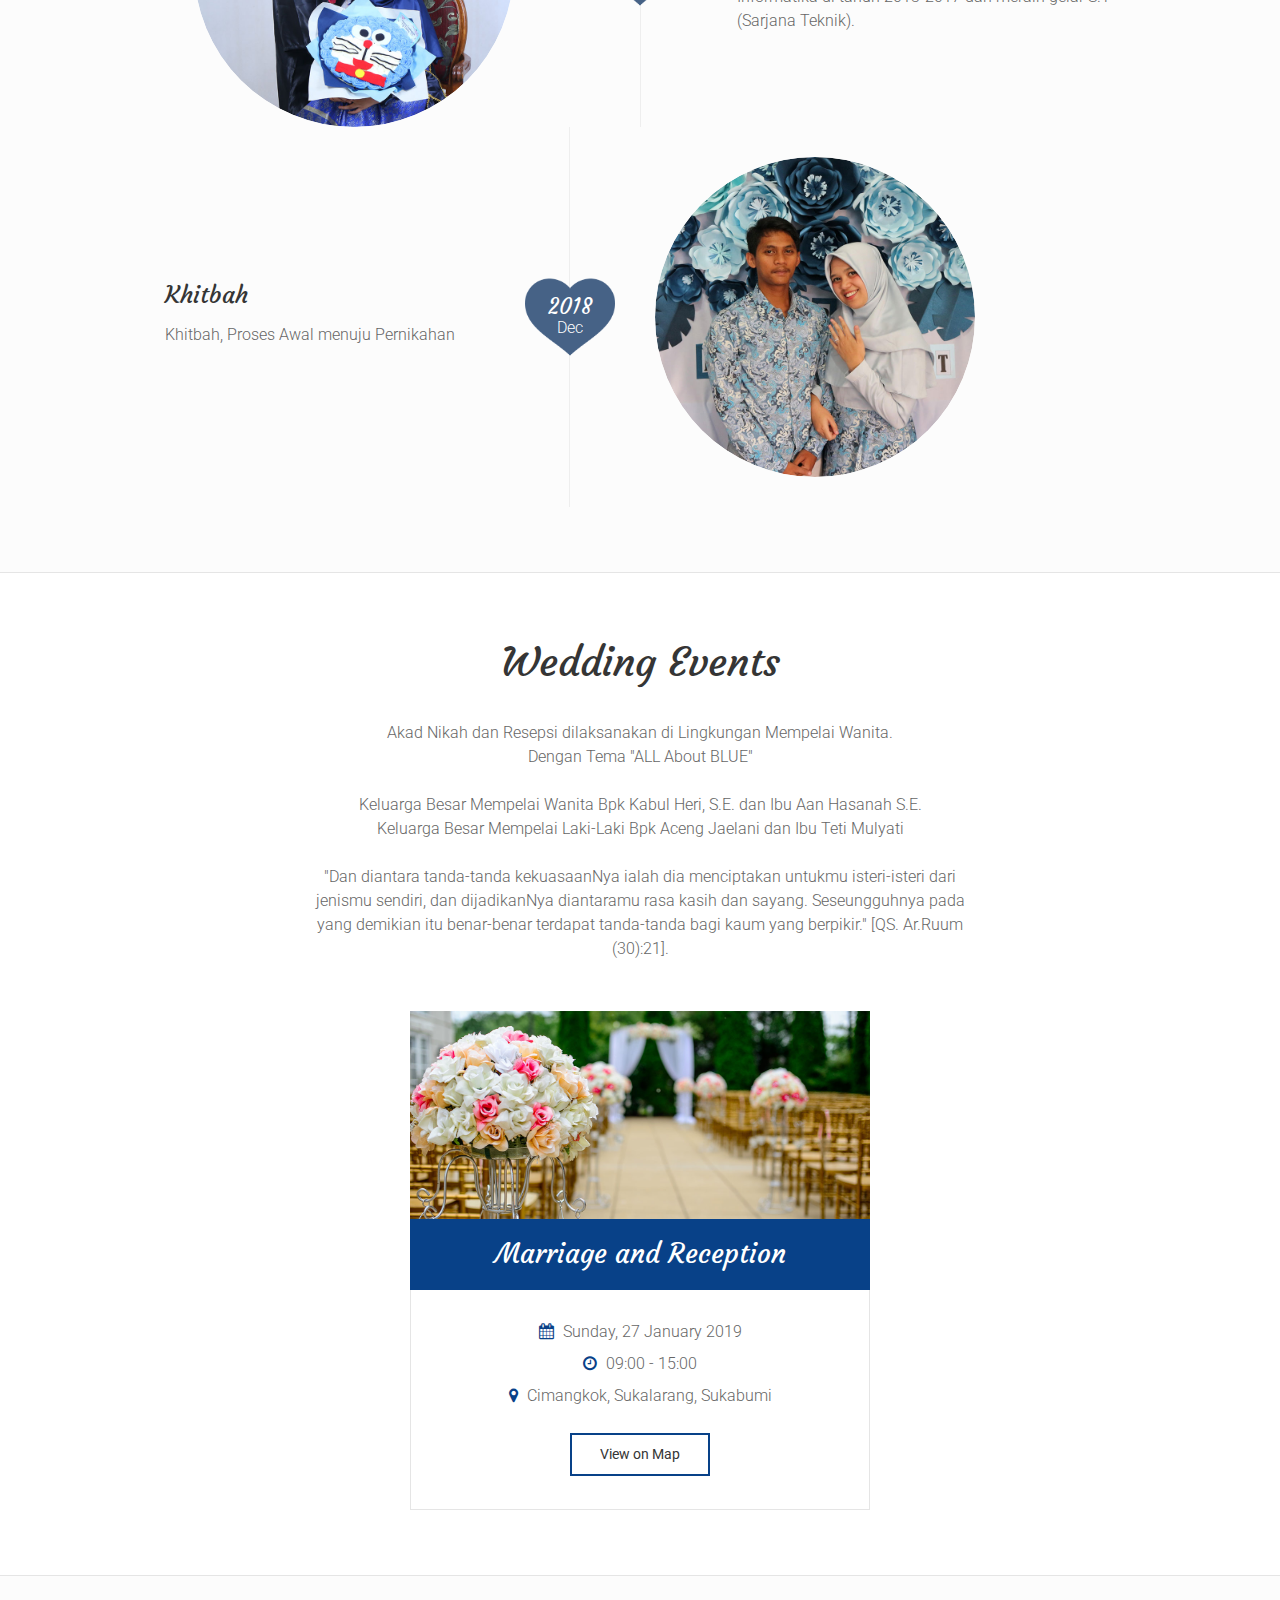
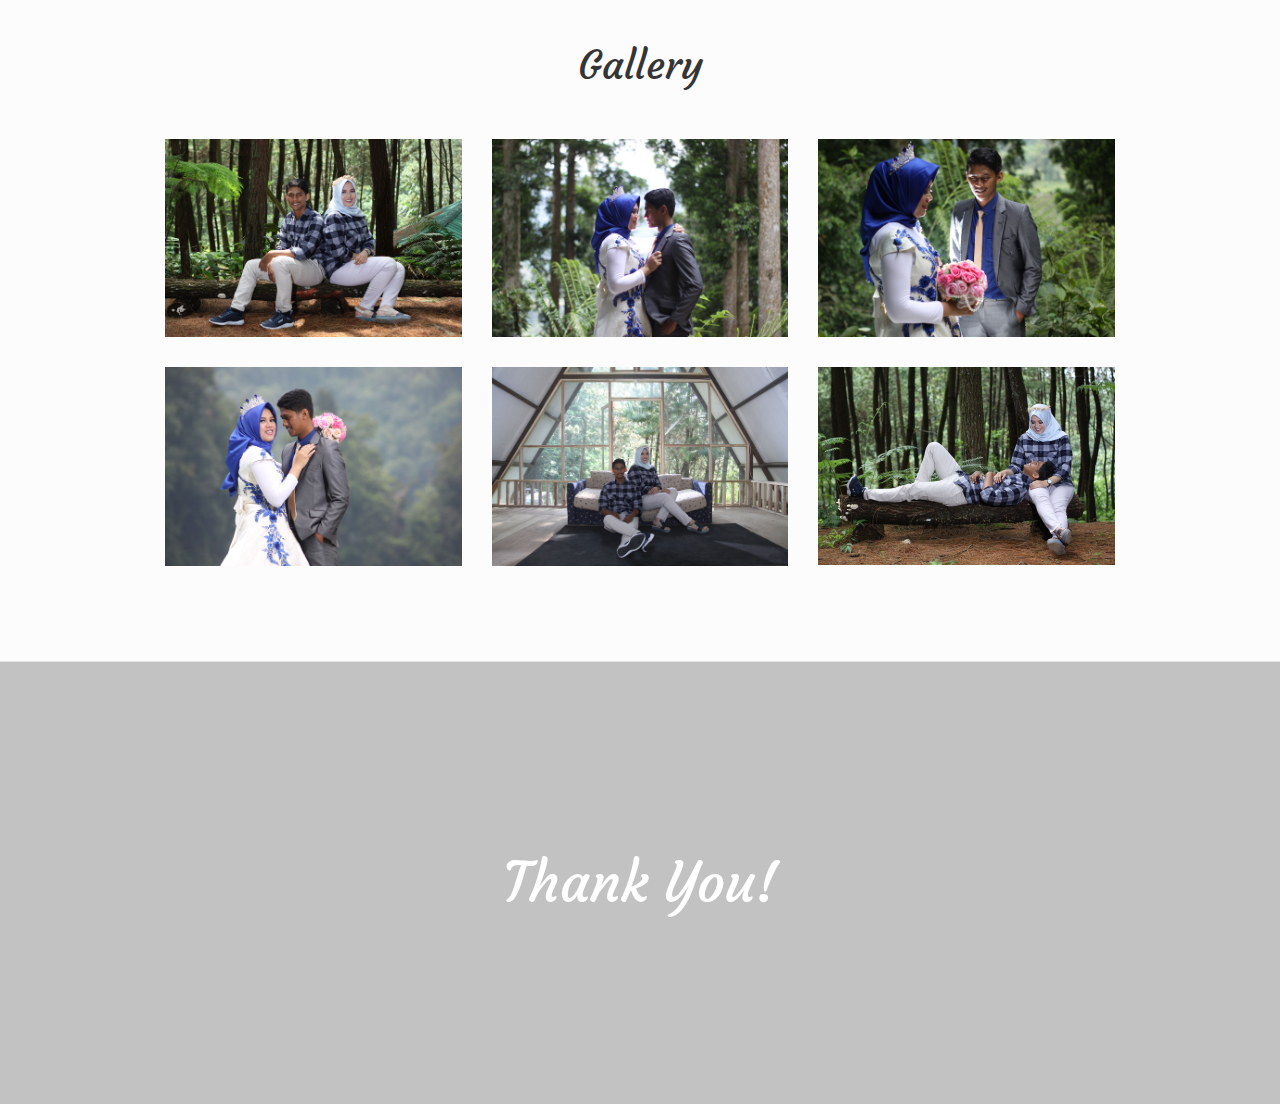
==== commit ce9469f2: "jb" ====
--- a/index.html
+++ b/index.html
@@ -303,7 +303,7 @@
 
             <!-- Gallery Items -->
             <div class="row gallery-grid">
-              <div class="col-sm-6 col-md-4 gallery-item">
+              <!--<div class="col-sm-6 col-md-4 gallery-item">
                 <a href="images/gallery/1.jpg" title="Proin fermentum ante ut dui porttitor semper">
                   <img src="images/gallery/1.jpg" alt="">
                   <div class="mask"></div>
@@ -314,7 +314,7 @@
                   <img src="images/gallery/2.jpg" alt="">
                   <div class="mask"></div>
                 </a>
-              </div>
+              </div>-->
               <div class="col-sm-6 col-md-4 gallery-item">
                 <a href="images/gallery/3.jpg" title="Proin fermentum ante ut dui porttitor semper">
                   <img src="images/gallery/3.jpg" alt="">
@@ -342,12 +342,6 @@
               <div class="col-sm-6 col-md-4 gallery-item">
                 <a href="images/gallery/7.jpg" title="Proin fermentum ante ut dui porttitor semper">
                   <img src="images/gallery/7.jpg" alt="">
-                  <div class="mask"></div>
-                </a>
-              </div>
-              <div class="col-sm-6 col-md-4 gallery-item">
-                <a href="images/gallery/8.jpg" title="Proin fermentum ante ut dui porttitor semper">
-                  <img src="images/gallery/8.jpg" alt="">
                   <div class="mask"></div>
                 </a>
               </div>
